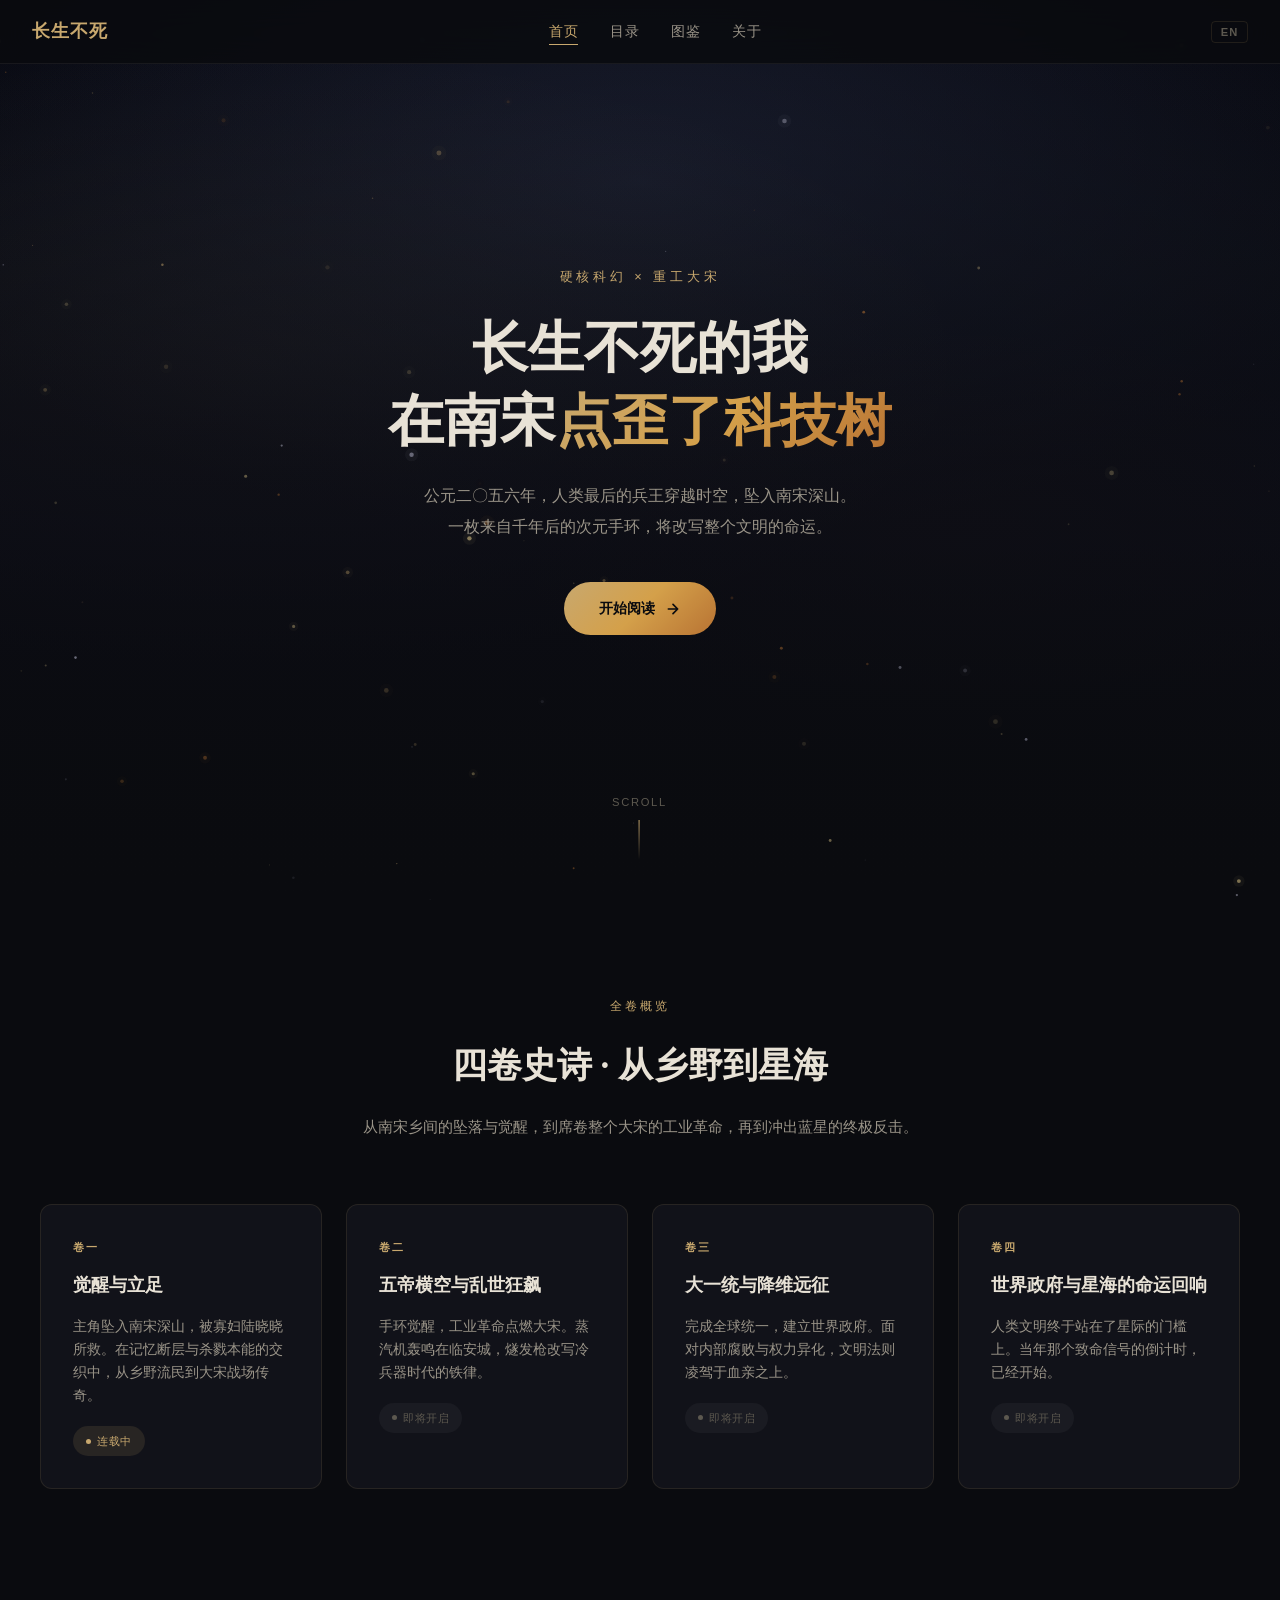
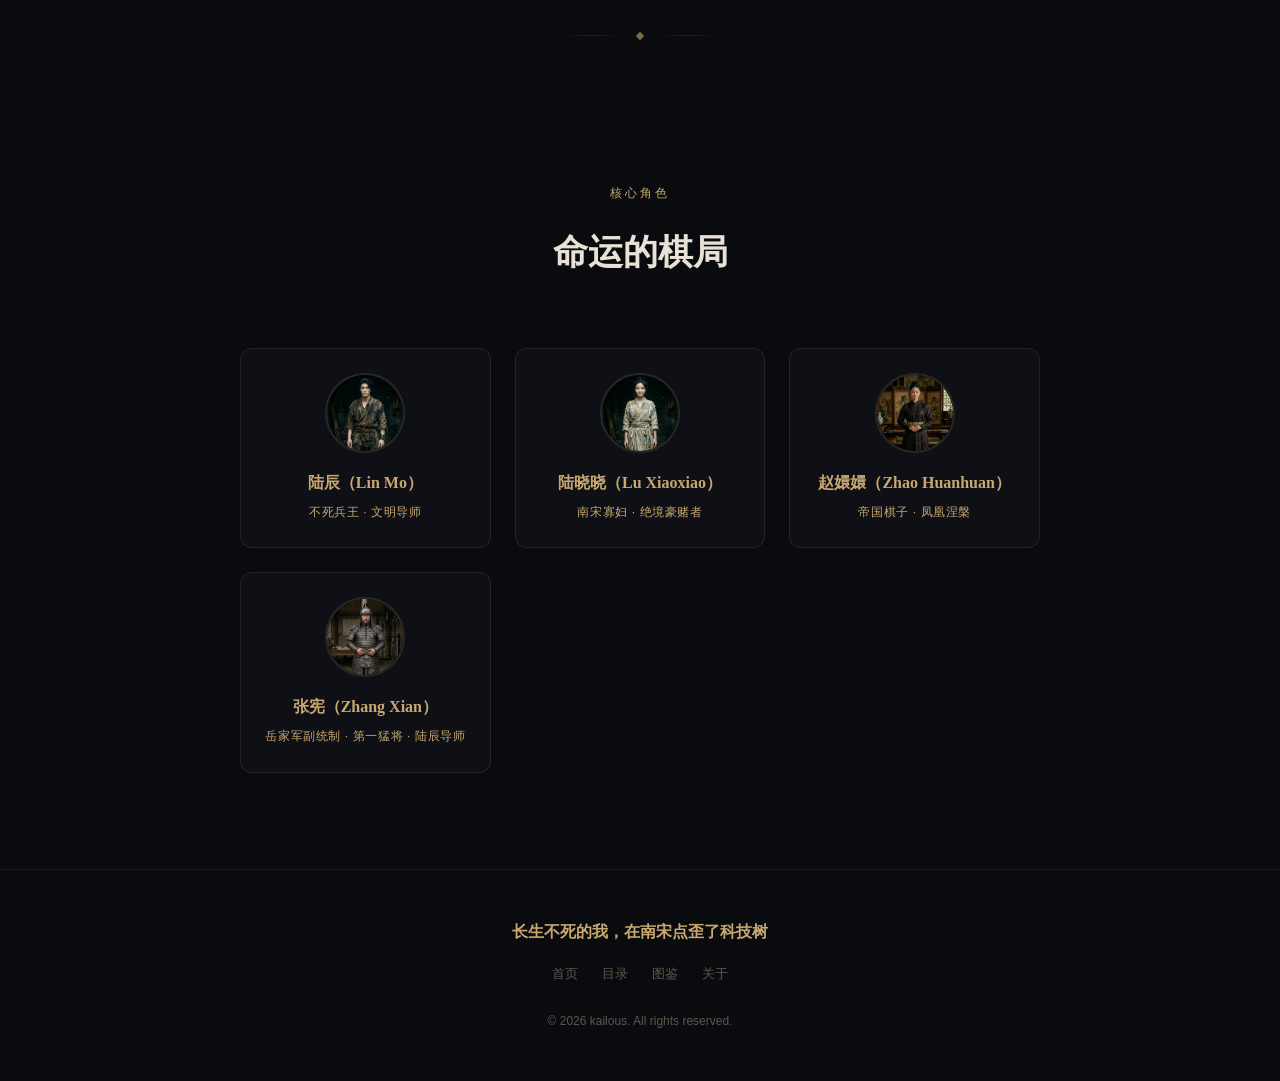
==== docs/index.html @ ac257739 "Add social share cover metadata" ====
<!DOCTYPE html>
<html lang="zh-CN">

<head>
  <meta charset="UTF-8">
  <meta name="viewport" content="width=device-width, initial-scale=1.0">
  <title>长生不死的我，在南宋点歪了科技树 — 官方小说站</title>
  <link rel="icon" href="icon.png">
  <link rel="apple-touch-icon" href="icons/apple-touch-icon.png">
  <link rel="manifest" href="site.webmanifest">
  <meta name="theme-color" content="#0a0b0f">
  <meta name="apple-mobile-web-app-title" content="长生不死">
  <meta name="apple-mobile-web-app-capable" content="yes">
  <meta name="apple-mobile-web-app-status-bar-style" content="black-translucent">
  <meta name="description" content="公元2056年，人类最后的兵王穿越时空，坠入南宋深山。一枚来自千年后的次元手环，将改写整个文明的命运。硬核科幻×重工大宋，在线阅读。">
  <meta name="keywords" content="小说,科幻,穿越,南宋,长生不死,在线阅读,硬核科幻">
  <meta name="author" content="kailous">
  <meta property="og:title" content="长生不死的我，在南宋点歪了科技树">
  <meta property="og:description" content="人类最后的兵王穿越时空，坠入南宋。硬核科幻×重工大宋。">
  <meta property="og:type" content="website">
  <meta property="og:image" content="https://kailous.github.io/immortal-song-novel/images/og-cover.jpg">
  <meta property="og:image:width" content="1200">
  <meta property="og:image:height" content="630">
  <meta property="og:url" content="https://kailous.github.io/immortal-song-novel/">
  <meta name="twitter:card" content="summary_large_image">
  <meta name="twitter:title" content="长生不死的我，在南宋点歪了科技树">
  <meta name="twitter:description" content="硬核科幻×重工大宋，在线阅读。">
  <meta name="twitter:image" content="https://kailous.github.io/immortal-song-novel/images/og-cover.jpg">
  <link rel="stylesheet" href="css/style.css">
</head>

<body>

  <!-- Navigation -->
  <nav class="site-nav" id="site-nav">
    <a href="index.html" class="nav-brand" data-i18n="nav.brand">长生不死</a>
    <ul class="nav-links" id="nav-links">
      <li><a href="index.html" data-i18n="nav.home">首页</a></li>
      <li><a href="catalog.html" data-i18n="nav.catalog">目录</a></li>
      <li><a href="characters.html" data-i18n="nav.characters">图鉴</a></li>
      <li><a href="about.html" data-i18n="nav.about">关于</a></li>
    </ul>
    <button class="lang-toggle" id="lang-toggle" title="Switch Language">EN</button>
    <button class="nav-toggle" id="nav-toggle" data-i18n-aria="nav.menu">
      <span></span><span></span><span></span>
    </button>
  </nav>

  <!-- Hero -->
  <section class="hero" id="hero">
    <div class="hero-bg"></div>
    <canvas id="particles-canvas"></canvas>

    <div class="hero-content">
      <p class="hero-subtitle-top" data-i18n="hero.label">硬核科幻 × 重工大宋</p>
      <h1 class="hero-title" data-i18n-html="hero.title">
        长生不死的我<br>在南宋<span class="highlight">点歪了科技树</span>
      </h1>
      <p class="hero-tagline" data-i18n-html="hero.tagline">
        公元二〇五六年，人类最后的兵王穿越时空，坠入南宋深山。<br>
        一枚来自千年后的次元手环，将改写整个文明的命运。
      </p>
      <a href="reader.html?ch=1" class="hero-cta" id="hero-cta">
        <span data-i18n="hero.cta">开始阅读</span>
        <svg viewBox="0 0 24 24" fill="none" stroke="currentColor" stroke-width="2.5" stroke-linecap="round" stroke-linejoin="round">
          <path d="M5 12h14M12 5l7 7-7 7" />
        </svg>
      </a>
    </div>

    <div class="hero-scroll-hint">
      <span>SCROLL</span>
      <div class="scroll-line"></div>
    </div>
  </section>

  <!-- Volume Overview -->
  <section class="section" id="volumes">
    <div class="section-header reveal">
      <p class="section-label" data-i18n="vol.section.label">全卷概览</p>
      <h2 class="section-title" data-i18n="vol.section.title">四卷史诗 · 从乡野到星海</h2>
      <p class="section-desc" data-i18n="vol.section.desc">从南宋乡间的坠落与觉醒，到席卷整个大宋的工业革命，再到冲出蓝星的终极反击。</p>
    </div>

    <div class="volumes-grid">
      <div class="volume-card reveal">
        <div class="volume-number" data-i18n="vol1.num">卷一</div>
        <h3 data-i18n="vol1.title">觉醒与立足</h3>
        <p data-i18n="vol1.desc">主角坠入南宋深山，被寡妇陆晓晓所救。在记忆断层与杀戮本能的交织中，从乡野流民到大宋战场传奇。</p>
        <div class="volume-status writing">
          <span class="dot"></span>
          <span data-i18n="vol1.status">连载中</span>
        </div>
      </div>

      <div class="volume-card reveal">
        <div class="volume-number" data-i18n="vol2.num">卷二</div>
        <h3 data-i18n="vol2.title">五帝横空与乱世狂飙</h3>
        <p data-i18n="vol2.desc">手环觉醒，工业革命点燃大宋。蒸汽机轰鸣在临安城，燧发枪改写冷兵器时代的铁律。</p>
        <div class="volume-status upcoming">
          <span class="dot"></span>
          <span data-i18n="vol2.status">即将开启</span>
        </div>
      </div>

      <div class="volume-card reveal">
        <div class="volume-number" data-i18n="vol3.num">卷三</div>
        <h3 data-i18n="vol3.title">大一统与降维远征</h3>
        <p data-i18n="vol3.desc">完成全球统一，建立世界政府。面对内部腐败与权力异化，文明法则凌驾于血亲之上。</p>
        <div class="volume-status upcoming">
          <span class="dot"></span>
          <span data-i18n="vol3.status">即将开启</span>
        </div>
      </div>

      <div class="volume-card reveal">
        <div class="volume-number" data-i18n="vol4.num">卷四</div>
        <h3 data-i18n="vol4.title">世界政府与星海的命运回响</h3>
        <p data-i18n="vol4.desc">人类文明终于站在了星际的门槛上。当年那个致命信号的倒计时，已经开始。</p>
        <div class="volume-status upcoming">
          <span class="dot"></span>
          <span data-i18n="vol4.status">即将开启</span>
        </div>
      </div>
    </div>
  </section>

  <div class="ornament-divider"><span class="diamond"></span></div>

  <!-- Character Preview -->
  <section class="section" id="characters-section">
    <div class="section-header reveal">
      <p class="section-label" data-i18n="chars.section.label">核心角色</p>
      <h2 class="section-title" data-i18n="chars.section.title">命运的棋局</h2>
    </div>

    <div class="characters-preview reveal">
      <a href="characters.html" class="char-preview-card">
        <img class="char-avatar" src="images/陆辰.webp" alt="陆辰">
        <h4>陆辰（Lin Mo）</h4>
        <p class="char-role" data-i18n="char.luchen.role">不死兵王 · 文明导师</p>
      </a>
      <a href="characters.html" class="char-preview-card">
        <img class="char-avatar" src="images/陆晓晓.webp" alt="陆晓晓">
        <h4>陆晓晓（Lu Xiaoxiao）</h4>
        <p class="char-role" data-i18n="char.xiaoxiao.role">南宋寡妇 · 绝境豪赌者</p>
      </a>
      <a href="characters.html" class="char-preview-card">
        <img class="char-avatar" src="images/赵嬛嬛.webp" alt="赵嬛嬛">
        <h4>赵嬛嬛（Zhao Huanhuan）</h4>
        <p class="char-role" data-i18n="char.zhaohuan.role">帝国棋子 · 凤凰涅槃</p>
      </a>
      <a href="characters.html" class="char-preview-card">
        <img class="char-avatar" src="images/张宪.webp" alt="张宪">
        <h4>张宪（Zhang Xian）</h4>
        <p class="char-role" data-i18n="char.zhangxian.role">岳家军副统制 · 第一猛将 · 陆辰导师</p>
      </a>
    </div>
  </section>

  <!-- Footer -->
  <footer class="site-footer">
    <p class="footer-brand" data-i18n="footer.brand">长生不死的我，在南宋点歪了科技树</p>
    <ul class="footer-links">
      <li><a href="index.html" data-i18n="nav.home">首页</a></li>
      <li><a href="catalog.html" data-i18n="nav.catalog">目录</a></li>
      <li><a href="characters.html" data-i18n="nav.characters">图鉴</a></li>
      <li><a href="about.html" data-i18n="nav.about">关于</a></li>
    </ul>
    <p class="footer-copy" data-i18n="footer.copy">© 2026 kailous. All rights reserved.</p>
  </footer>

  <script src="js/i18n.js"></script>
  <script src="js/particles.js"></script>
  <script src="js/main.js"></script>
</body>

</html>
---- docs/css/style.css ----
/* ============================================================
   长生不死的我，在南宋点歪了科技树 — 官方站点样式
   Design: "重工大宋 × 星海赛博" Dark Theme
   ============================================================ */

/* --- Local font stack; avoids runtime third-party font requests. --- */

/* --- Design Tokens --- */
:root {
  /* Colors */
  --bg-primary: #0a0b0f;
  --bg-secondary: #111318;
  --bg-card: rgba(20, 22, 30, 0.7);
  --bg-glass: rgba(20, 22, 30, 0.55);
  --border-glass: rgba(200, 170, 110, 0.12);
  --border-subtle: rgba(255, 255, 255, 0.06);

  --text-primary: #e8e2d6;
  --text-secondary: #9a9488;
  --text-muted: #5c584f;

  --accent-gold: #c8a86e;
  --accent-gold-light: #e0c98a;
  --accent-gold-dim: rgba(200, 168, 110, 0.15);
  --accent-amber: #d4a04a;
  --accent-copper: #b87333;
  --accent-red: #8b3a3a;
  --accent-cyan: #4a8b8b;

  --gradient-gold: linear-gradient(135deg, #c8a86e 0%, #d4a04a 50%, #b87333 100%);
  --gradient-dark: linear-gradient(180deg, #0a0b0f 0%, #111318 100%);
  --gradient-hero: linear-gradient(180deg, rgba(10,11,15,0) 0%, rgba(10,11,15,0.6) 50%, #0a0b0f 100%);

  /* Typography */
  --font-serif: 'Songti SC', 'STSong', 'SimSun', 'Noto Serif SC', serif;
  --font-sans: -apple-system, BlinkMacSystemFont, 'PingFang SC', 'Microsoft YaHei', 'Inter', sans-serif;

  /* Spacing */
  --nav-height: 64px;
  --content-max-width: 1200px;
  --reader-max-width: 720px;

  /* Transitions */
  --ease-out: cubic-bezier(0.16, 1, 0.3, 1);
  --transition-fast: 0.2s var(--ease-out);
  --transition-medium: 0.4s var(--ease-out);
  --transition-slow: 0.8s var(--ease-out);
}

/* --- Reset & Base --- */
*,
*::before,
*::after {
  margin: 0;
  padding: 0;
  box-sizing: border-box;
}

html {
  font-size: 16px;
  scroll-behavior: smooth;
  -webkit-font-smoothing: antialiased;
  -moz-osx-font-smoothing: grayscale;
}

body {
  font-family: var(--font-serif);
  background-color: var(--bg-primary);
  color: var(--text-primary);
  line-height: 1.8;
  min-height: 100vh;
  overflow-x: hidden;
}

a {
  color: var(--accent-gold);
  text-decoration: none;
  transition: color var(--transition-fast);
}
a:hover {
  color: var(--accent-gold-light);
}

img {
  max-width: 100%;
  display: block;
}

/* --- Scrollbar --- */
::-webkit-scrollbar {
  width: 6px;
}
::-webkit-scrollbar-track {
  background: var(--bg-primary);
}
::-webkit-scrollbar-thumb {
  background: rgba(200, 168, 110, 0.3);
  border-radius: 3px;
}
::-webkit-scrollbar-thumb:hover {
  background: rgba(200, 168, 110, 0.5);
}

/* --- Navigation --- */
.site-nav {
  position: fixed;
  top: 0;
  left: 0;
  right: 0;
  height: var(--nav-height);
  z-index: 1000;
  display: flex;
  align-items: center;
  justify-content: space-between;
  padding: 0 2rem;
  background: rgba(10, 11, 15, 0.85);
  backdrop-filter: blur(20px);
  -webkit-backdrop-filter: blur(20px);
  border-bottom: 1px solid var(--border-subtle);
  transition: background var(--transition-medium);
}

.site-nav.scrolled {
  background: rgba(10, 11, 15, 0.95);
  border-bottom-color: var(--border-glass);
}

.nav-brand {
  font-family: var(--font-serif);
  font-size: 1.1rem;
  font-weight: 700;
  color: var(--accent-gold);
  letter-spacing: 0.05em;
  white-space: nowrap;
}

.nav-links {
  display: flex;
  gap: 2rem;
  list-style: none;
}

.nav-links a {
  font-family: var(--font-sans);
  font-size: 0.85rem;
  font-weight: 500;
  color: var(--text-secondary);
  letter-spacing: 0.04em;
  position: relative;
  padding: 0.25rem 0;
}

.nav-links a::after {
  content: '';
  position: absolute;
  bottom: -2px;
  left: 0;
  width: 0;
  height: 1px;
  background: var(--accent-gold);
  transition: width var(--transition-medium);
}

.nav-links a:hover,
.nav-links a.active {
  color: var(--accent-gold);
}

.nav-links a:hover::after,
.nav-links a.active::after {
  width: 100%;
}

/* Language toggle */
.lang-toggle {
  background: none;
  border: 1px solid var(--border-glass);
  border-radius: 4px;
  color: var(--text-muted);
  font-family: var(--font-sans);
  font-size: 0.7rem;
  font-weight: 600;
  letter-spacing: 0.08em;
  padding: 0.25rem 0.55rem;
  cursor: pointer;
  transition: color 0.2s, border-color 0.2s;
  margin-left: 0.5rem;
  flex-shrink: 0;
}
.lang-toggle:hover {
  color: var(--accent-gold);
  border-color: rgba(200, 168, 110, 0.4);
}

/* Mobile menu toggle */
.nav-toggle {
  display: none;
  background: none;
  border: none;
  cursor: pointer;
  padding: 0.5rem;
}

.nav-toggle span {
  display: block;
  width: 22px;
  height: 2px;
  background: var(--text-primary);
  margin: 5px 0;
  transition: var(--transition-fast);
  border-radius: 1px;
}

/* --- Hero Section --- */
.hero {
  position: relative;
  width: 100%;
  min-height: 100vh;
  display: flex;
  flex-direction: column;
  align-items: center;
  justify-content: center;
  overflow: hidden;
}

.hero-bg {
  position: absolute;
  inset: 0;
  z-index: 0;
  background:
    radial-gradient(ellipse 80% 50% at 20% 40%, rgba(200, 168, 110, 0.06) 0%, transparent 70%),
    radial-gradient(ellipse 60% 40% at 75% 60%, rgba(184, 115, 51, 0.04) 0%, transparent 60%),
    radial-gradient(ellipse 120% 80% at 50% 20%, rgba(30, 35, 55, 0.8) 0%, transparent 50%),
    linear-gradient(180deg, #070810 0%, #0d0f18 30%, #0f1020 60%, #0a0b0f 100%);
}

.hero-bg img {
  width: 100%;
  height: 100%;
  object-fit: cover;
  object-position: center 30%;
  opacity: 0.5;
}

.hero-bg::after {
  content: '';
  position: absolute;
  inset: 0;
  background: var(--gradient-hero);
}

#particles-canvas {
  position: absolute;
  inset: 0;
  z-index: 1;
  pointer-events: none;
}

.hero-content {
  position: relative;
  z-index: 2;
  text-align: center;
  padding: 2rem;
  max-width: 800px;
}

.hero-subtitle-top {
  font-family: var(--font-sans);
  font-size: 0.8rem;
  font-weight: 500;
  letter-spacing: 0.3em;
  text-transform: uppercase;
  color: var(--accent-gold);
  opacity: 0;
  transform: translateY(20px);
  animation: fadeInUp 1s var(--ease-out) 0.3s forwards;
  margin-bottom: 1.5rem;
}

.hero-title {
  font-family: var(--font-serif);
  font-size: clamp(2rem, 5vw, 3.5rem);
  font-weight: 900;
  line-height: 1.3;
  color: var(--text-primary);
  opacity: 0;
  transform: translateY(30px);
  animation: fadeInUp 1s var(--ease-out) 0.6s forwards;
  margin-bottom: 0.5rem;
}

.hero-title .highlight {
  background: var(--gradient-gold);
  -webkit-background-clip: text;
  -webkit-text-fill-color: transparent;
  background-clip: text;
}

.hero-tagline {
  font-family: var(--font-serif);
  font-size: 1rem;
  color: var(--text-secondary);
  line-height: 1.9;
  max-width: 600px;
  margin: 1.5rem auto 2.5rem;
  opacity: 0;
  transform: translateY(20px);
  animation: fadeInUp 1s var(--ease-out) 0.9s forwards;
}

.hero-cta {
  display: inline-flex;
  align-items: center;
  gap: 0.6rem;
  font-family: var(--font-sans);
  font-size: 0.9rem;
  font-weight: 600;
  color: var(--bg-primary);
  background: var(--gradient-gold);
  padding: 0.85rem 2.2rem;
  border-radius: 50px;
  border: none;
  cursor: pointer;
  opacity: 0;
  transform: translateY(20px);
  animation: fadeInUp 1s var(--ease-out) 1.2s forwards;
  transition: transform var(--transition-fast), box-shadow var(--transition-fast);
  text-decoration: none;
}

.hero-cta:hover {
  transform: translateY(-2px) scale(1.03);
  box-shadow: 0 8px 30px rgba(200, 168, 110, 0.3);
  color: var(--bg-primary);
}

.hero-cta svg {
  width: 16px;
  height: 16px;
  transition: transform var(--transition-fast);
}

.hero-cta:hover svg {
  transform: translateX(3px);
}

.hero-scroll-hint {
  position: absolute;
  bottom: 2.5rem;
  left: 50%;
  transform: translateX(-50%);
  z-index: 2;
  display: flex;
  flex-direction: column;
  align-items: center;
  gap: 0.5rem;
  opacity: 0;
  animation: fadeIn 1s var(--ease-out) 2s forwards;
}

.hero-scroll-hint span {
  font-family: var(--font-sans);
  font-size: 0.7rem;
  letter-spacing: 0.15em;
  color: var(--text-muted);
}

.scroll-line {
  width: 1px;
  height: 40px;
  background: linear-gradient(180deg, var(--accent-gold) 0%, transparent 100%);
  animation: scrollPulse 2s ease-in-out infinite;
}

/* --- Section Commons --- */
.section {
  padding: 6rem 2rem;
}

.section-header {
  text-align: center;
  margin-bottom: 4rem;
}

.section-label {
  font-family: var(--font-sans);
  font-size: 0.75rem;
  font-weight: 500;
  letter-spacing: 0.25em;
  text-transform: uppercase;
  color: var(--accent-gold);
  margin-bottom: 1rem;
}

.section-title {
  font-family: var(--font-serif);
  font-size: clamp(1.5rem, 3vw, 2.2rem);
  font-weight: 700;
  color: var(--text-primary);
  margin-bottom: 1rem;
}

.section-desc {
  font-size: 0.95rem;
  color: var(--text-secondary);
  max-width: 600px;
  margin: 0 auto;
  line-height: 1.8;
}

/* --- Ornamental Divider --- */
.ornament-divider {
  display: flex;
  align-items: center;
  justify-content: center;
  gap: 1rem;
  margin: 3rem 0;
}

.ornament-divider::before,
.ornament-divider::after {
  content: '';
  width: 60px;
  height: 1px;
  background: linear-gradient(90deg, transparent, var(--accent-gold-dim), transparent);
}

.ornament-divider .diamond {
  width: 6px;
  height: 6px;
  background: var(--accent-gold);
  transform: rotate(45deg);
  opacity: 0.6;
}

/* --- Volume Cards --- */
.volumes-grid {
  display: grid;
  grid-template-columns: repeat(auto-fit, minmax(260px, 1fr));
  gap: 1.5rem;
  max-width: var(--content-max-width);
  margin: 0 auto;
}

.volume-card {
  background: var(--bg-card);
  border: 1px solid var(--border-glass);
  border-radius: 12px;
  padding: 2rem;
  position: relative;
  overflow: hidden;
  transition: transform var(--transition-medium), border-color var(--transition-medium);
}

.volume-card:hover {
  transform: translateY(-4px);
  border-color: rgba(200, 170, 110, 0.25);
}

.volume-card::before {
  content: '';
  position: absolute;
  top: 0;
  left: 0;
  right: 0;
  height: 2px;
  background: var(--gradient-gold);
  opacity: 0;
  transition: opacity var(--transition-medium);
}

.volume-card:hover::before {
  opacity: 1;
}

.volume-number {
  font-family: var(--font-sans);
  font-size: 0.7rem;
  font-weight: 600;
  letter-spacing: 0.2em;
  color: var(--accent-gold);
  text-transform: uppercase;
  margin-bottom: 0.75rem;
}

.volume-card h3 {
  font-size: 1.15rem;
  font-weight: 700;
  margin-bottom: 0.75rem;
  color: var(--text-primary);
}

.volume-card p {
  font-size: 0.85rem;
  color: var(--text-secondary);
  line-height: 1.7;
}

.volume-status {
  display: inline-flex;
  align-items: center;
  gap: 0.4rem;
  font-family: var(--font-sans);
  font-size: 0.7rem;
  font-weight: 500;
  margin-top: 1.2rem;
  padding: 0.3rem 0.8rem;
  border-radius: 20px;
  letter-spacing: 0.05em;
}

.volume-status.writing {
  background: rgba(200, 168, 110, 0.12);
  color: var(--accent-gold);
}

.volume-status.upcoming {
  background: rgba(255, 255, 255, 0.04);
  color: var(--text-muted);
}

.volume-status .dot {
  width: 5px;
  height: 5px;
  border-radius: 50%;
}

.volume-status.writing .dot {
  background: var(--accent-gold);
  animation: pulse 2s ease-in-out infinite;
}

.volume-status.upcoming .dot {
  background: var(--text-muted);
}

/* --- Character Preview Cards --- */
.characters-preview {
  display: grid;
  grid-template-columns: repeat(auto-fit, minmax(200px, 1fr));
  gap: 1.5rem;
  max-width: 800px;
  margin: 0 auto;
}

.char-preview-card {
  background: var(--bg-glass);
  backdrop-filter: blur(10px);
  -webkit-backdrop-filter: blur(10px);
  border: 1px solid var(--border-glass);
  border-radius: 12px;
  padding: 1.5rem;
  text-align: center;
  transition: transform var(--transition-medium), border-color var(--transition-medium);
}

.char-preview-card:hover {
  transform: translateY(-4px);
  border-color: rgba(200, 170, 110, 0.3);
}

.char-avatar {
  width: 80px;
  height: 80px;
  border-radius: 50%;
  object-fit: cover;
  object-position: top center;
  margin: 0 auto 1rem;
  border: 2px solid var(--accent-gold-dim);
}

.char-preview-card h4 {
  font-size: 1rem;
  font-weight: 700;
  margin-bottom: 0.25rem;
}

.char-preview-card .char-role {
  font-family: var(--font-sans);
  font-size: 0.75rem;
  color: var(--accent-gold);
  letter-spacing: 0.05em;
}

/* --- Footer --- */
.site-footer {
  border-top: 1px solid var(--border-subtle);
  padding: 3rem 2rem;
  text-align: center;
}

.footer-brand {
  font-family: var(--font-serif);
  font-size: 1rem;
  font-weight: 700;
  color: var(--accent-gold);
  margin-bottom: 0.75rem;
}

.footer-links {
  display: flex;
  justify-content: center;
  gap: 1.5rem;
  list-style: none;
  margin-bottom: 1.5rem;
}

.footer-links a {
  font-family: var(--font-sans);
  font-size: 0.8rem;
  color: var(--text-muted);
}

.footer-links a:hover {
  color: var(--accent-gold);
}

.footer-copy {
  font-family: var(--font-sans);
  font-size: 0.75rem;
  color: var(--text-muted);
}

/* ============================================================
   CATALOG PAGE
   ============================================================ */
.page-header {
  padding-top: calc(var(--nav-height) + 4rem);
  padding-bottom: 3rem;
  text-align: center;
}

.page-header h1 {
  font-size: clamp(1.8rem, 4vw, 2.5rem);
  font-weight: 900;
  margin-bottom: 0.75rem;
}

.page-header p {
  font-size: 0.95rem;
  color: var(--text-secondary);
  max-width: 500px;
  margin: 0 auto;
}

/* Catalog Volume Sections */
.catalog-volume {
  max-width: 800px;
  margin: 0 auto 3rem;
  padding: 0 2rem;
}

.catalog-volume-header {
  display: flex;
  align-items: center;
  gap: 1rem;
  margin-bottom: 1.5rem;
  padding-bottom: 1rem;
  border-bottom: 1px solid var(--border-subtle);
}

.catalog-volume-number {
  font-family: var(--font-sans);
  font-size: 0.7rem;
  font-weight: 600;
  letter-spacing: 0.15em;
  color: var(--accent-gold);
  background: var(--accent-gold-dim);
  padding: 0.3rem 0.75rem;
  border-radius: 4px;
  white-space: nowrap;
}

.catalog-volume-header h2 {
  font-size: 1.3rem;
  font-weight: 700;
}

.chapter-list {
  list-style: none;
}

.chapter-item {
  border-bottom: 1px solid var(--border-subtle);
}

.chapter-item a,
.chapter-item .chapter-locked {
  display: flex;
  align-items: center;
  justify-content: space-between;
  padding: 1rem 1.25rem;
  border-radius: 8px;
  transition: background var(--transition-fast);
}

.chapter-item a:hover {
  background: var(--accent-gold-dim);
}

.chapter-item .chapter-locked {
  cursor: default;
  opacity: 0.4;
}

.chapter-meta {
  display: flex;
  align-items: center;
  gap: 0.75rem;
}

.chapter-num {
  font-family: var(--font-sans);
  font-size: 0.75rem;
  font-weight: 600;
  color: var(--accent-gold);
  min-width: 2rem;
}

.chapter-title-text {
  font-size: 1rem;
  font-weight: 600;
}

.chapter-item .chapter-locked .chapter-title-text {
  color: var(--text-muted);
}

.chapter-status-badge {
  font-family: var(--font-sans);
  font-size: 0.65rem;
  font-weight: 500;
  letter-spacing: 0.05em;
  padding: 0.2rem 0.6rem;
  border-radius: 20px;
}

.chapter-status-badge.available {
  background: rgba(200, 168, 110, 0.15);
  color: var(--accent-gold);
}

.chapter-status-badge.locked {
  background: rgba(255, 255, 255, 0.04);
  color: var(--text-muted);
}

/* ============================================================
   READER PAGE
   ============================================================ */
.reader-progress {
  position: fixed;
  top: 0;
  left: 0;
  width: 0%;
  height: 3px;
  background: var(--gradient-gold);
  z-index: 1001;
  transition: width 0.1s linear;
}

.reader-container {
  max-width: var(--reader-max-width);
  margin: 0 auto;
  padding: calc(var(--nav-height) + 3rem) 2rem 4rem;
}

.reader-chapter-header {
  text-align: center;
  margin-bottom: 3rem;
  padding-bottom: 2rem;
  border-bottom: 1px solid var(--border-subtle);
}

.reader-chapter-header h1 {
  font-size: clamp(1.5rem, 4vw, 2.2rem);
  font-weight: 900;
  margin-bottom: 0.5rem;
}

.reader-chapter-header .chapter-meta-info {
  font-family: var(--font-sans);
  font-size: 0.8rem;
  color: var(--text-muted);
}

/* Reader Content Styling */
.reader-content {
  font-size: 1.05rem;
  line-height: 2;
  color: var(--text-primary);
}

.reader-content h2 {
  font-size: 1.15rem;
  font-weight: 700;
  color: var(--accent-gold);
  text-align: center;
  margin: 3rem 0 2rem;
}

.reader-content p {
  margin-bottom: 1.2rem;
  text-indent: 2em;
}

.reader-content p:empty {
  display: none;
}

.reader-content .section-break {
  display: flex;
  align-items: center;
  justify-content: center;
  gap: 1rem;
  margin: 2.5rem 0;
  text-indent: 0;
}

.reader-content .section-break::before,
.reader-content .section-break::after {
  content: '';
  width: 40px;
  height: 1px;
  background: linear-gradient(90deg, transparent, var(--accent-gold-dim), transparent);
}

.reader-content .section-break .diamond {
  width: 5px;
  height: 5px;
  background: var(--accent-gold);
  transform: rotate(45deg);
  opacity: 0.4;
}

.reader-content strong {
  color: var(--accent-gold-light);
  font-weight: 700;
}

/* Reader Navigation */
.reader-nav {
  display: flex;
  justify-content: space-between;
  align-items: center;
  margin-top: 4rem;
  padding-top: 2rem;
  border-top: 1px solid var(--border-subtle);
  gap: 1rem;
}

.reader-nav a,
.reader-nav span {
  font-family: var(--font-sans);
  font-size: 0.85rem;
  font-weight: 500;
  padding: 0.7rem 1.5rem;
  border-radius: 8px;
  border: 1px solid var(--border-glass);
  transition: all var(--transition-fast);
}

.reader-nav a:hover {
  background: var(--accent-gold-dim);
  border-color: var(--accent-gold);
  color: var(--accent-gold);
}

.reader-nav span.disabled {
  opacity: 0.3;
  cursor: default;
}

/* ============================================================
   READER COMMENTS
   ============================================================ */
.reader-comments {
  max-width: var(--reader-max-width);
  margin: 0 auto;
  padding: 2.5rem 2rem 6rem;
}

.reader-comments-header {
  display: flex;
  align-items: center;
  justify-content: center;
  gap: 1rem;
  margin-bottom: 2.5rem;
}

.reader-comments-header h3 {
  font-family: var(--font-sans);
  font-size: 0.72rem;
  font-weight: 600;
  letter-spacing: 0.3em;
  text-transform: uppercase;
  color: var(--text-muted);
}

.reader-comments-gem {
  font-size: 0.45rem;
  color: var(--accent-gold);
  opacity: 0.4;
}

/* 留言列表 */
.comments-list {
  margin-bottom: 2.5rem;
}

.comments-empty {
  text-align: center;
  color: var(--text-muted);
  font-family: var(--font-sans);
  font-size: 0.85rem;
  padding: 2rem 1rem;
  letter-spacing: 0.04em;
}

.comment-item {
  padding: 1.25rem 0;
  border-bottom: 1px solid var(--border-subtle);
}

.comment-item:first-child {
  border-top: 1px solid var(--border-subtle);
}

.comment-replies {
  margin-left: 1.25rem;
  border-left: 2px solid var(--border-glass);
  padding-left: 1rem;
  margin-top: 0.5rem;
}

.comment-reply {
  padding: 0.75rem 0;
  border-bottom: none;
}

.comment-reply-mark {
  font-size: 0.75rem;
  color: var(--accent-gold);
  opacity: 0.6;
  margin-right: 0.4rem;
}

.comment-meta {
  display: flex;
  align-items: baseline;
  gap: 0.8rem;
  margin-bottom: 0.55rem;
}

.comment-author {
  font-family: var(--font-sans);
  font-size: 0.8rem;
  font-weight: 600;
  color: var(--accent-gold);
  letter-spacing: 0.02em;
}

.comment-date {
  font-family: var(--font-sans);
  font-size: 0.72rem;
  color: var(--text-muted);
  letter-spacing: 0.04em;
}

.comment-body {
  font-family: var(--font-serif);
  font-size: 0.95rem;
  line-height: 1.8;
  color: var(--text-secondary);
  white-space: pre-wrap;
}

/* 留言表单 */
.comment-form {
  display: flex;
  flex-direction: column;
  gap: 0.75rem;
}

.comment-form-row {
  display: grid;
  grid-template-columns: 1fr 1fr;
  gap: 0.75rem;
}

@media (max-width: 560px) {
  .comment-form-row { grid-template-columns: 1fr; }
}

.comment-input,
.comment-textarea {
  width: 100%;
  box-sizing: border-box;
  background: var(--bg-secondary);
  border: 1px solid var(--border-glass);
  border-radius: 8px;
  padding: 0.65rem 0.9rem;
  font-family: var(--font-sans);
  font-size: 0.85rem;
  color: var(--text-primary);
  outline: none;
  transition: border-color 0.2s;
}

.comment-input::placeholder,
.comment-textarea::placeholder {
  color: var(--text-muted);
}

.comment-input:focus,
.comment-textarea:focus {
  border-color: rgba(200, 168, 110, 0.45);
}

.comment-textarea {
  resize: vertical;
  min-height: 100px;
  line-height: 1.65;
}

.comment-form-footer {
  display: flex;
  align-items: center;
  justify-content: space-between;
  gap: 1rem;
}

.comment-hint {
  font-family: var(--font-sans);
  font-size: 0.75rem;
  color: var(--text-muted);
  letter-spacing: 0.03em;
}

.comment-submit {
  padding: 0.55rem 1.4rem;
  background: var(--accent-gold-dim);
  border: 1px solid rgba(200, 168, 110, 0.3);
  border-radius: 6px;
  font-family: var(--font-sans);
  font-size: 0.82rem;
  font-weight: 500;
  color: var(--accent-gold);
  cursor: pointer;
  letter-spacing: 0.05em;
  transition: background 0.2s, border-color 0.2s;
  white-space: nowrap;
}

.comment-submit:hover:not(:disabled) {
  background: rgba(200, 168, 110, 0.25);
  border-color: rgba(200, 168, 110, 0.5);
}

.comment-submit:disabled {
  opacity: 0.5;
  cursor: not-allowed;
}

.comment-status {
  font-family: var(--font-sans);
  font-size: 0.8rem;
  min-height: 1.2em;
  color: var(--text-muted);
  letter-spacing: 0.02em;
}

.comment-status.success { color: #6dab7a; }
.comment-status.error   { color: #c0605a; }

/* ============================================================
   CHARACTERS PAGE
   ============================================================ */
.characters-grid {
  display: grid;
  grid-template-columns: repeat(auto-fit, minmax(320px, 1fr));
  gap: 2rem;
  max-width: var(--content-max-width);
  margin: 0 auto;
  padding: 0 2rem;
}

.character-card {
  background: var(--bg-card);
  border: 1px solid var(--border-glass);
  border-radius: 16px;
  overflow: hidden;
  transition: transform var(--transition-medium), border-color var(--transition-medium), box-shadow var(--transition-medium);
  box-shadow: 0 4px 20px rgba(0, 0, 0, 0.4);
  position: relative;
}

.character-card::before {
  content: '';
  position: absolute;
  inset: 0;
  border: 1px solid transparent;
  border-radius: 16px;
  background: linear-gradient(135deg, rgba(200, 168, 110, 0.3) 0%, transparent 50%, rgba(200, 168, 110, 0.1) 100%) border-box;
  -webkit-mask: linear-gradient(#fff 0 0) padding-box, linear-gradient(#fff 0 0);
  -webkit-mask-composite: xor;
  mask: linear-gradient(#fff 0 0) padding-box, linear-gradient(#fff 0 0);
  mask-composite: exclude;
  pointer-events: none;
  z-index: 2;
  opacity: 0.5;
  transition: opacity var(--transition-medium);
}

.character-card:hover {
  transform: translateY(-8px) scale(1.02);
  border-color: rgba(200, 170, 110, 0.45);
  box-shadow: 0 12px 40px rgba(200, 168, 110, 0.15);
}

.character-card:hover::before {
  opacity: 1;
}

.character-card-image {
  width: 100%;
  height: 360px;
  overflow: hidden;
  position: relative;
}

.character-card-image img {
  width: 100%;
  height: 100%;
  object-fit: cover;
  object-position: top center;
  transition: transform var(--transition-slow);
}

.character-card:hover .character-card-image img {
  transform: scale(1.05);
}

.character-card-image::after {
  content: '';
  position: absolute;
  bottom: 0;
  left: 0;
  right: 0;
  height: 120px;
  background: linear-gradient(transparent, var(--bg-card));
}

.character-card-body {
  padding: 1.5rem 2rem 2rem;
}

.character-card-body .char-name {
  font-size: 1.4rem;
  font-weight: 900;
  margin-bottom: 0.25rem;
}

.character-card-body .char-alias {
  font-family: var(--font-sans);
  font-size: 0.8rem;
  color: var(--accent-gold);
  letter-spacing: 0.05em;
  margin-bottom: 1rem;
}

.character-card-body .char-desc {
  font-size: 0.9rem;
  color: var(--text-secondary);
  line-height: 1.8;
}

/* Faction card (种族/势力) */
.faction-card {
  display: flex;
  flex-direction: row;
  max-width: 860px;
  margin: 2rem auto 0;
  background: var(--bg-card);
  backdrop-filter: blur(10px);
  -webkit-backdrop-filter: blur(10px);
  border: 1px solid var(--border-glass);
  border-radius: 16px;
  overflow: hidden;
  text-decoration: none;
  color: inherit;
  transition: transform var(--transition-medium), border-color var(--transition-medium), box-shadow var(--transition-medium);
  box-shadow: 0 4px 30px rgba(0, 0, 0, 0.4);
}

.faction-card:hover {
  transform: translateY(-6px);
  border-color: rgba(200, 170, 110, 0.5);
  box-shadow: 0 12px 48px rgba(200, 168, 110, 0.15);
}

.faction-card-image {
  width: 340px;
  flex-shrink: 0;
  overflow: hidden;
}

.faction-card-image img {
  width: 100%;
  height: 100%;
  object-fit: cover;
  object-position: center top;
  transition: transform 0.5s ease;
}

.faction-card:hover .faction-card-image img {
  transform: scale(1.04);
}

.faction-card-body {
  padding: 2.5rem 2rem;
  display: flex;
  flex-direction: column;
  justify-content: center;
}

.faction-label {
  font-family: var(--font-sans);
  font-size: 0.65rem;
  letter-spacing: 0.15em;
  color: var(--accent-gold);
  opacity: 0.7;
  margin-bottom: 0.4rem;
}

.faction-name {
  font-size: 1.6rem;
  font-weight: 700;
  color: var(--text-primary);
  margin-bottom: 0.3rem;
  letter-spacing: 0.05em;
}

.faction-alias {
  font-family: var(--font-sans);
  font-size: 0.78rem;
  color: var(--accent-gold);
  letter-spacing: 0.04em;
  margin-bottom: 1rem;
  opacity: 0.85;
}

.faction-desc {
  font-size: 0.88rem;
  color: var(--text-secondary);
  line-height: 1.8;
}

@media (max-width: 700px) {
  .faction-card {
    flex-direction: column;
  }
  .faction-card-image {
    width: 100%;
    height: 220px;
  }
}

/* Item card (次元手环) */
.item-card {
  max-width: 600px;
  margin: 3rem auto 0;
  background: var(--bg-card);
  backdrop-filter: blur(10px);
  -webkit-backdrop-filter: blur(10px);
  border: 1px solid var(--border-glass);
  border-radius: 16px;
  overflow: hidden;
  display: flex;
  align-items: center;
  gap: 2rem;
  padding: 2.5rem;
  transition: transform var(--transition-medium), border-color var(--transition-medium), box-shadow var(--transition-medium);
  box-shadow: 0 4px 30px rgba(0, 0, 0, 0.3);
}

.item-card:hover {
  transform: translateY(-6px);
  border-color: rgba(200, 170, 110, 0.4);
  box-shadow: 0 10px 40px rgba(200, 168, 110, 0.1);
}

.item-card-image {
  width: 140px;
  height: 140px;
  flex-shrink: 0;
  border-radius: 12px;
  overflow: hidden;
}

.item-card-image img {
  width: 100%;
  height: 100%;
  object-fit: cover;
}

.item-card-body h3 {
  font-size: 1.2rem;
  font-weight: 700;
  margin-bottom: 0.25rem;
}

.item-card-body .item-type {
  font-family: var(--font-sans);
  font-size: 0.75rem;
  color: var(--accent-gold);
  letter-spacing: 0.05em;
  margin-bottom: 0.75rem;
}

.item-card-body p {
  font-size: 0.85rem;
  color: var(--text-secondary);
  line-height: 1.7;
}

/* ============================================================
   ABOUT PAGE
   ============================================================ */
.about-content {
  max-width: 750px;
  margin: 0 auto;
  padding: 0 2rem;
}

.about-content h2 {
  font-size: 1.4rem;
  font-weight: 700;
  margin-bottom: 1rem;
  color: var(--text-primary);
}

.about-content p {
  font-size: 0.95rem;
  color: var(--text-secondary);
  line-height: 1.9;
  margin-bottom: 1.2rem;
}

.about-content .iron-rules {
  background: var(--bg-card);
  border: 1px solid var(--border-glass);
  border-radius: 12px;
  padding: 2rem;
  margin: 2rem 0;
}

.about-content .iron-rules h3 {
  font-size: 1.1rem;
  font-weight: 700;
  color: var(--accent-gold);
  margin-bottom: 1rem;
}

.about-content .iron-rules ul {
  list-style: none;
  padding: 0;
}

.about-content .iron-rules li {
  font-size: 0.9rem;
  color: var(--text-secondary);
  line-height: 1.8;
  padding: 0.5rem 0;
  padding-left: 1.5rem;
  position: relative;
  border-bottom: 1px solid var(--border-subtle);
}

.about-content .iron-rules li:last-child {
  border-bottom: none;
}

.about-content .iron-rules li::before {
  content: '◆';
  position: absolute;
  left: 0;
  color: var(--accent-gold);
  font-size: 0.5rem;
  top: 0.85rem;
}

.about-author {
  display: flex;
  align-items: center;
  gap: 1.5rem;
  background: var(--bg-card);
  border: 1px solid var(--border-glass);
  border-radius: 12px;
  padding: 2rem;
  margin-top: 2rem;
}

.about-author-avatar {
  width: 80px;
  height: 80px;
  border-radius: 50%;
  background: var(--accent-gold-dim);
  display: flex;
  align-items: center;
  justify-content: center;
  font-size: 2rem;
  flex-shrink: 0;
}

.about-author-info h3 {
  font-size: 1.1rem;
  font-weight: 700;
  margin-bottom: 0.25rem;
}

.about-author-info p {
  font-size: 0.85rem;
  color: var(--text-secondary);
  margin-bottom: 0;
}

/* ============================================================
   ANIMATIONS
   ============================================================ */
@keyframes fadeInUp {
  from { opacity: 0; transform: translateY(30px); }
  to { opacity: 1; transform: translateY(0); }
}

@keyframes fadeIn {
  from { opacity: 0; }
  to { opacity: 1; }
}

@keyframes pulse {
  0%, 100% { opacity: 1; }
  50% { opacity: 0.3; }
}

@keyframes scrollPulse {
  0%, 100% { opacity: 0.3; transform: scaleY(0.6); transform-origin: top; }
  50% { opacity: 1; transform: scaleY(1); transform-origin: top; }
}

/* Scroll reveal */
.reveal {
  opacity: 0;
  transform: translateY(40px);
  transition: opacity 0.8s var(--ease-out), transform 0.8s var(--ease-out);
}

.reveal.visible {
  opacity: 1;
  transform: translateY(0);
}

/* ============================================================
   RESPONSIVE
   ============================================================ */
@media (max-width: 768px) {
  .site-nav {
    padding: 0 1.25rem;
  }

  .nav-links {
    position: fixed;
    top: var(--nav-height);
    left: 0;
    right: 0;
    background: rgba(10, 11, 15, 0.97);
    backdrop-filter: blur(20px);
    -webkit-backdrop-filter: blur(20px);
    flex-direction: column;
    gap: 0;
    padding: 1rem 0;
    border-bottom: 1px solid var(--border-glass);
    transform: translateY(-100%);
    opacity: 0;
    pointer-events: none;
    transition: transform var(--transition-medium), opacity var(--transition-medium);
  }

  .nav-links.open {
    transform: translateY(0);
    opacity: 1;
    pointer-events: all;
  }

  .nav-links a {
    display: block;
    padding: 0.9rem 2rem;
    font-size: 0.95rem;
  }

  .nav-toggle {
    display: block;
  }

  .hero-content {
    padding: 1.5rem;
  }

  .volumes-grid {
    grid-template-columns: 1fr;
    padding: 0;
  }

  .characters-preview {
    grid-template-columns: 1fr;
  }

  .characters-grid {
    grid-template-columns: 1fr;
  }

  .item-card {
    flex-direction: column;
    text-align: center;
  }

  .reader-content {
    font-size: 1rem;
    line-height: 1.9;
  }

  .reader-nav {
    flex-direction: column;
  }

  .about-author {
    flex-direction: column;
    text-align: center;
  }
}

@media (max-width: 480px) {
  .hero-title {
    font-size: 1.6rem;
  }

  .hero-tagline {
    font-size: 0.9rem;
  }

  .section {
    padding: 4rem 1.25rem;
  }

  .character-card-image {
    height: 280px;
  }
}

/* --- Reader Floating Catalog Overlay --- */
.reader-catalog-overlay {
  position: fixed;
  inset: 0;
  background: rgba(10, 11, 15, 0.4);
  backdrop-filter: blur(20px);
  -webkit-backdrop-filter: blur(20px);
  z-index: 2000;
  display: flex;
  align-items: center;
  justify-content: center;
  opacity: 0;
  visibility: hidden;
  transition: all var(--transition-medium);
}

.reader-catalog-overlay.active {
  opacity: 1;
  visibility: visible;
}

.reader-catalog-content {
  width: 90%;
  max-width: 500px;
  background: var(--bg-card);
  border: 1px solid var(--border-glass);
  border-radius: 16px;
  max-height: 80vh;
  display: flex;
  flex-direction: column;
  box-shadow: 0 30px 60px rgba(0,0,0,0.5);
  transform: translateY(20px);
  transition: transform var(--transition-medium);
}

.reader-catalog-overlay.active .reader-catalog-content {
  transform: translateY(0);
}

.reader-catalog-header {
  padding: 1.5rem 2rem;
  border-bottom: 1px solid var(--border-subtle);
  display: flex;
  align-items: center;
  justify-content: space-between;
}

.reader-catalog-header h2 {
  font-size: 1.2rem;
  font-weight: 700;
  color: var(--accent-gold);
}

.close-overlay {
  background: none;
  border: none;
  color: var(--text-muted);
  font-size: 1.5rem;
  cursor: pointer;
  transition: color var(--transition-fast);
}

.close-overlay:hover {
  color: var(--accent-gold);
}

.reader-catalog-index {
  flex: 1;
  overflow-y: auto;
  padding: 1rem;
}

.overlay-chapter-list {
  list-style: none;
}

.overlay-chapter-item {
  border-radius: 8px;
  transition: background var(--transition-fast);
}

.overlay-chapter-item a {
  display: flex;
  align-items: center;
  gap: 1.25rem;
  padding: 0.85rem 1.25rem;
  color: var(--text-secondary);
  font-size: 0.95rem;
  font-weight: 500;
}

/* --- Timeline (Story Log) --- */
.timeline {
  position: relative;
  max-width: 800px;
  margin: 2rem 0;
  padding-left: 2rem;
}

.timeline::before {
  content: '';
  position: absolute;
  top: 0.5rem;
  bottom: 0;
  left: 7px;
  width: 2px;
  background: linear-gradient(180deg, 
    var(--accent-gold) 0%, 
    var(--accent-gold-dim) 40%, 
    rgba(200, 168, 110, 0.05) 80%, 
    transparent 100%);
  box-shadow: 0 0 10px rgba(200, 168, 110, 0.1);
}

.timeline-item {
  position: relative;
  margin-bottom: 2rem;
  opacity: 0;
  transform: translateX(-10px);
  transition: all 0.6s var(--ease-out);
}

.timeline-item.visible {
  opacity: 1;
  transform: translateX(0);
}

.timeline-node {
  position: absolute;
  left: -29px;
  top: 0.4rem;
  width: 12px;
  height: 12px;
  background: var(--bg-primary);
  border: 2px solid var(--accent-gold);
  border-radius: 50%;
  z-index: 2;
  box-shadow: 0 0 8px var(--accent-gold-dim);
}

.timeline-item.active .timeline-node {
  background: var(--accent-gold);
  box-shadow: 0 0 15px var(--accent-gold);
  animation: pulse 2s infinite;
}

.timeline-content {
  background: var(--bg-glass);
  backdrop-filter: blur(5px);
  -webkit-backdrop-filter: blur(5px);
  border: 1px solid var(--border-glass);
  border-radius: 8px;
  padding: 1.25rem 1.75rem;
  transition: transform var(--transition-medium), border-color var(--transition-medium);
}

.timeline-content:hover {
  transform: translateX(5px);
  border-color: rgba(200, 168, 110, 0.3);
}

.timeline-time {
  display: block;
  font-family: var(--font-sans);
  font-size: 0.85rem;
  font-weight: 700;
  color: var(--accent-gold-light);
  margin-bottom: 0.75rem;
  text-transform: uppercase;
  letter-spacing: 0.15em;
  text-shadow: 0 0 15px rgba(224, 201, 138, 0.2);
}

.timeline-body {
  font-family: var(--font-serif);
  font-size: 1rem;
  color: var(--text-secondary);
  line-height: 1.8;
  letter-spacing: 0.02em;
}

.timeline-item.active .timeline-body {
  color: var(--text-primary);
}

.overlay-chapter-item:hover {
  background: rgba(200, 168, 110, 0.1);
}

.overlay-chapter-item.active {
  background: var(--accent-gold-dim);
}

.overlay-chapter-item .ch-id {
  font-family: var(--font-sans);
  font-size: 0.8rem;
  font-weight: 600;
  color: var(--accent-gold);
  opacity: 0.6;
}

.overlay-chapter-item .ch-name {
  font-weight: 600;
  color: var(--text-primary);
}

.overlay-chapter-item.active .ch-name {
  color: var(--accent-gold);
}

/* ============================================================
   READER TOOLBAR — 字号 / 书签 / 朗读
   ============================================================ */

/* Dynamic font size */
.reader-content p {
  font-size: var(--reader-font-size, 1.05rem);
}

/* Floating toolbar */
.reader-toolbar {
  position: fixed;
  right: 1.25rem;
  top: 50%;
  transform: translateY(-50%);
  display: flex;
  flex-direction: column;
  align-items: center;
  gap: 0.35rem;
  z-index: 120;
  background: var(--bg-card);
  border: 1px solid var(--border-glass);
  border-radius: 14px;
  padding: 0.65rem 0.45rem;
  backdrop-filter: blur(16px);
  -webkit-backdrop-filter: blur(16px);
  box-shadow: 0 4px 24px rgba(0, 0, 0, 0.4);
}

.toolbar-btn {
  background: transparent;
  border: none;
  color: var(--text-secondary);
  cursor: pointer;
  padding: 0.45rem 0.5rem;
  border-radius: 8px;
  font-size: 0.82rem;
  font-family: var(--font-sans);
  font-weight: 700;
  transition: background var(--transition-fast), color var(--transition-fast);
  min-width: 34px;
  /* 让按钮成为 flex 容器，图标居中且不会被拉伸 */
  display: flex;
  align-items: center;
  justify-content: center;
  line-height: 1;
  user-select: none;
}

/* 图标尺寸锁定，防止 flex 拉伸变形 */
.toolbar-btn .iconify,
.toolbar-btn svg {
  flex-shrink: 0;
  width: 18px;
  height: 18px;
  display: block;
  fill: none;
  stroke: currentColor;
  stroke-width: 2;
  stroke-linecap: round;
  stroke-linejoin: round;
}

/* play/pause 切换用的包装 span */
.toolbar-btn .tts-icon-play,
.toolbar-btn .tts-icon-pause {
  display: flex;
  align-items: center;
  justify-content: center;
  flex-shrink: 0;
}

.toolbar-btn:hover {
  background: var(--accent-gold-dim);
  color: var(--accent-gold);
}

.toolbar-btn.toolbar-btn-disabled {
  opacity: 0.25;
  pointer-events: none;
}

.toolbar-btn.toolbar-btn-active {
  color: var(--accent-gold);
  background: var(--accent-gold-dim);
}

.toolbar-divider {
  width: 20px;
  height: 1px;
  background: var(--border-glass);
  margin: 0.1rem 0;
}

/* Bookmark toast */
.bookmark-toast {
  position: fixed;
  bottom: 7rem;
  left: 50%;
  transform: translateX(-50%) translateY(0.5rem);
  opacity: 0;
  visibility: hidden;
  background: var(--bg-card);
  border: 1px solid var(--border-glass);
  border-radius: 12px;
  padding: 0.65rem 1.1rem;
  display: flex;
  align-items: center;
  gap: 0.75rem;
  z-index: 150;
  backdrop-filter: blur(16px);
  -webkit-backdrop-filter: blur(16px);
  font-family: var(--font-sans);
  font-size: 0.85rem;
  color: var(--text-secondary);
  white-space: nowrap;
  transition: opacity 0.25s var(--ease-out), transform 0.25s var(--ease-out), visibility 0.25s;
  box-shadow: 0 4px 20px rgba(0,0,0,0.4);
}

.bookmark-toast.active {
  opacity: 1;
  visibility: visible;
  transform: translateX(-50%) translateY(0);
}

.bookmark-toast button {
  background: var(--accent-gold-dim);
  border: 1px solid rgba(200, 168, 110, 0.25);
  color: var(--accent-gold);
  border-radius: 6px;
  padding: 0.25rem 0.7rem;
  cursor: pointer;
  font-size: 0.8rem;
  font-family: var(--font-sans);
  transition: background var(--transition-fast);
}

.bookmark-toast button:hover {
  background: rgba(200, 168, 110, 0.25);
}

.bookmark-toast button:last-child {
  background: transparent;
  border-color: transparent;
  color: var(--text-muted);
  padding: 0.25rem 0.4rem;
}

/* TTS active paragraph highlight */
.reader-content p.tts-active {
  background: rgba(200, 168, 110, 0.1);
  border-radius: 4px;
  margin-left: -0.4rem;
  padding-left: 0.4rem;
  transition: background 0.3s;
}

/* Mobile: full-width bottom bar */
@media (max-width: 900px) {
  .reader-toolbar {
    /* 重置桌面端定位 */
    right: auto;
    top: auto;
    transform: none;

    /* 底部近全宽条，两侧留边 */
    position: fixed;
    bottom: calc(0.75rem + env(safe-area-inset-bottom));
    left: 15px;
    right: 15px;
    width: auto;
    flex-direction: row;
    justify-content: space-evenly;
    align-items: center;
    border-radius: 16px;
    padding: 0.5rem 0.5rem;
    gap: 0;
    box-shadow: 0 4px 24px rgba(0, 0, 0, 0.5);
  }

  .toolbar-btn {
    flex: 1;
    min-width: 0;
    padding: 0.55rem 0.25rem;
    border-radius: 8px;
  }

  .toolbar-divider {
    width: 1px;
    height: 22px;
    flex-shrink: 0;
    margin: 0 0.15rem;
  }

  /* 把正文底部留出空间，避免被工具栏遮住 */
  .reader-container {
    padding-bottom: calc(4rem + env(safe-area-inset-bottom));
  }

  /* 书签 restore toast 上移，不被工具栏遮住 */
  .bookmark-toast {
    bottom: calc(4.5rem + env(safe-area-inset-bottom));
  }
}

/* On very narrow screens */
@media (max-width: 480px) {
  .reader-toolbar {
    font-size: 0.78rem;
  }

  .toolbar-btn {
    min-width: 28px;
    padding: 0.4rem;
  }
}

/* PWA 桌面模式（Safari 添加到主屏）：紧贴底部安全区，无额外浮动间距 */
@media (display-mode: standalone) and (max-width: 900px) {
  .reader-toolbar {
    bottom: 0;
    padding-bottom: env(safe-area-inset-bottom);
    border-radius: 16px 16px 0 0;
  }

  .reader-container {
    padding-bottom: calc(5rem + env(safe-area-inset-bottom));
  }

  .bookmark-toast {
    bottom: calc(5rem + env(safe-area-inset-bottom));
  }
}

/* Bookmark save snack (instant feedback, auto-dismiss) */
.bookmark-snack {
  position: fixed;
  bottom: 2rem;
  left: 50%;
  transform: translateX(-50%) translateY(1rem);
  opacity: 0;
  visibility: hidden;
  background: rgba(200, 168, 110, 0.18);
  border: 1px solid rgba(200, 168, 110, 0.4);
  color: var(--accent-gold-light);
  border-radius: 24px;
  padding: 0.6rem 1.4rem;
  font-family: var(--font-sans);
  font-size: 0.9rem;
  font-weight: 500;
  white-space: nowrap;
  z-index: 300;
  backdrop-filter: blur(12px);
  -webkit-backdrop-filter: blur(12px);
  pointer-events: none;
  transition: opacity 0.25s var(--ease-out), transform 0.25s var(--ease-out), visibility 0.25s;
}

.bookmark-snack.active {
  opacity: 1;
  visibility: visible;
  transform: translateX(-50%) translateY(0);
}

/* ============================================================
   Markdown 渲染补充样式
   ============================================================ */
/* 本地文件引用（不生成死链，仅显示文字提示样式）*/
.md-local-ref {
  color: var(--text-muted);
  font-style: italic;
  font-size: 0.9em;
}

/* 本地文件引用 → 图鉴详情页 / 词典浮窗链接 */
.md-local-link {
  color: var(--accent-gold);
  text-decoration: none;
  border-bottom: 1px dashed rgba(200, 168, 110, 0.5);
  font-size: 0.92em;
  cursor: pointer;
  transition: color 0.2s, border-color 0.2s;
}
.md-local-link:hover {
  color: #e8c87a;
  border-bottom-color: var(--accent-gold);
}
/* 词典触发链接加小图标提示 */
a.glossary-link::after {
  content: ' ⓘ';
  font-size: 0.78em;
  opacity: 0.6;
  vertical-align: super;
}

/* ── 词典浮窗 ─────────────────────────────────────────── */
#glossary-overlay {
  position: fixed;
  inset: 0;
  background: rgba(0, 0, 0, 0.65);
  backdrop-filter: blur(4px);
  -webkit-backdrop-filter: blur(4px);
  z-index: 2000;
  display: flex;
  align-items: center;
  justify-content: center;
  opacity: 0;
  pointer-events: none;
  transition: opacity 0.25s ease;
}
#glossary-overlay.active {
  opacity: 1;
  pointer-events: auto;
}
#glossary-panel {
  background: #12131a;
  border: 1px solid rgba(200, 168, 110, 0.25);
  border-radius: 12px;
  width: min(680px, 92vw);
  max-height: 80vh;
  display: flex;
  flex-direction: column;
  box-shadow: 0 24px 64px rgba(0, 0, 0, 0.6);
  transform: translateY(16px) scale(0.97);
  transition: transform 0.25s ease;
}
#glossary-overlay.active #glossary-panel {
  transform: translateY(0) scale(1);
}
#glossary-panel-header {
  display: flex;
  align-items: flex-start;
  justify-content: space-between;
  gap: 1rem;
  padding: 1.4rem 1.6rem 1rem;
  border-bottom: 1px solid rgba(200, 168, 110, 0.15);
  flex-shrink: 0;
}
#glossary-panel-title {
  font-family: 'Noto Serif SC', serif;
  font-size: 1.2rem;
  font-weight: 600;
  color: var(--accent-gold);
  line-height: 1.3;
}
#glossary-panel-subtitle {
  font-size: 0.78rem;
  color: var(--text-muted);
  margin-top: 0.2rem;
  letter-spacing: 0.04em;
}
#glossary-close {
  background: none;
  border: 1px solid rgba(200, 168, 110, 0.2);
  color: var(--text-muted);
  width: 28px;
  height: 28px;
  border-radius: 50%;
  font-size: 0.85rem;
  cursor: pointer;
  flex-shrink: 0;
  display: flex;
  align-items: center;
  justify-content: center;
  transition: border-color 0.2s, color 0.2s;
  margin-top: 2px;
}
#glossary-close:hover {
  border-color: var(--accent-gold);
  color: var(--accent-gold);
}
#glossary-panel-body {
  overflow-y: auto;
  padding: 1.2rem 1.6rem 1.6rem;
  color: var(--text-secondary);
  font-size: 0.9rem;
  line-height: 1.8;
}
#glossary-panel-body::-webkit-scrollbar { width: 4px; }
#glossary-panel-body::-webkit-scrollbar-thumb {
  background: rgba(200, 168, 110, 0.3);
  border-radius: 2px;
}
.glossary-section {
  margin-bottom: 1.4rem;
}
.glossary-section:last-child { margin-bottom: 0; }
.glossary-section h4 {
  font-family: 'Noto Serif SC', serif;
  font-size: 0.92rem;
  color: var(--accent-gold);
  margin: 0 0 0.5rem;
  font-weight: 600;
  letter-spacing: 0.02em;
}
.glossary-section p { margin: 0 0 0.6rem; }
.glossary-section ul {
  margin: 0.4rem 0;
  padding-left: 1.2rem;
}
.glossary-section li { margin-bottom: 0.3rem; }
.glossary-section strong { color: var(--text-primary); }

/* 图鉴/阅读页 blockquote */
.detail-body blockquote {
  border-left: 3px solid var(--accent-gold);
  margin: 0.8em 0;
  padding: 0.5em 1em;
  color: var(--text-muted);
  font-style: italic;
}

/* 图鉴/阅读页 水平线 */
.detail-body .md-hr,
.section-hr {
  border: none;
  border-top: 1px solid rgba(200, 168, 110, 0.2);
  margin: 1.2em 0;
}
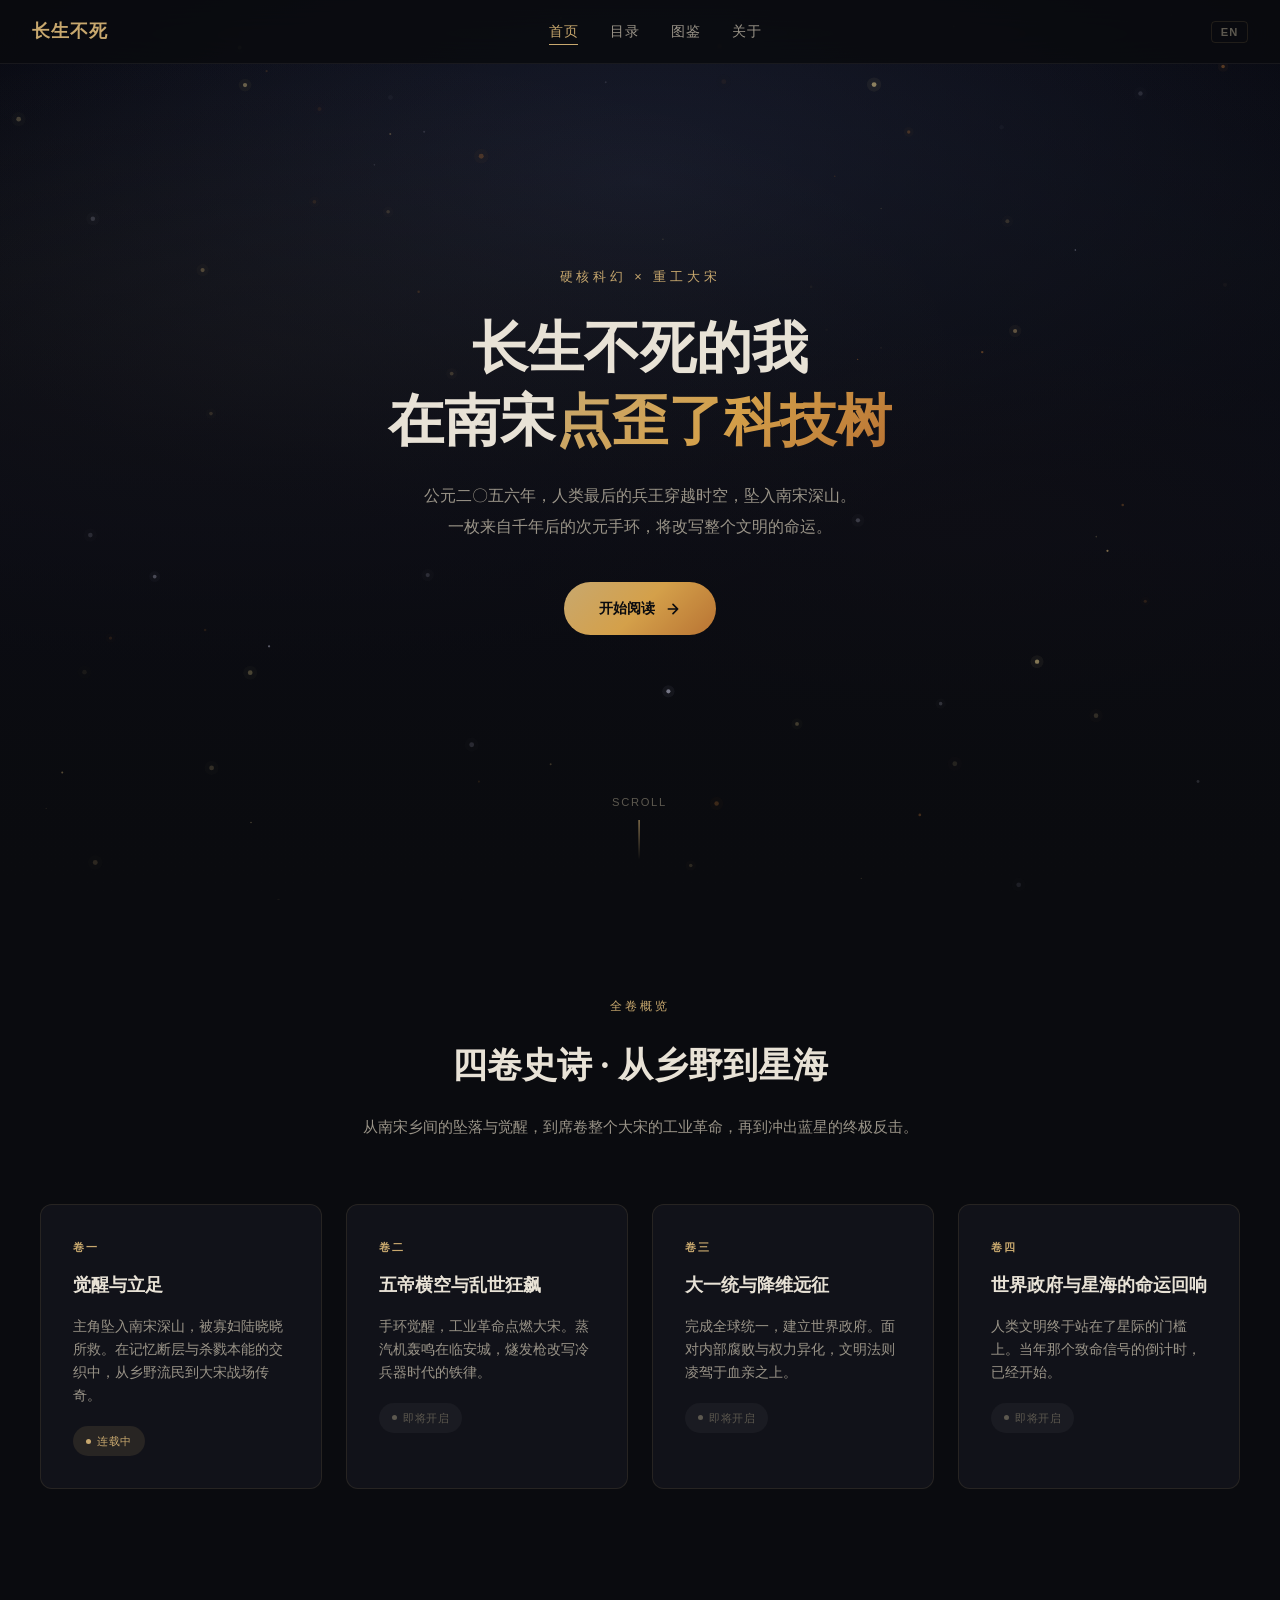
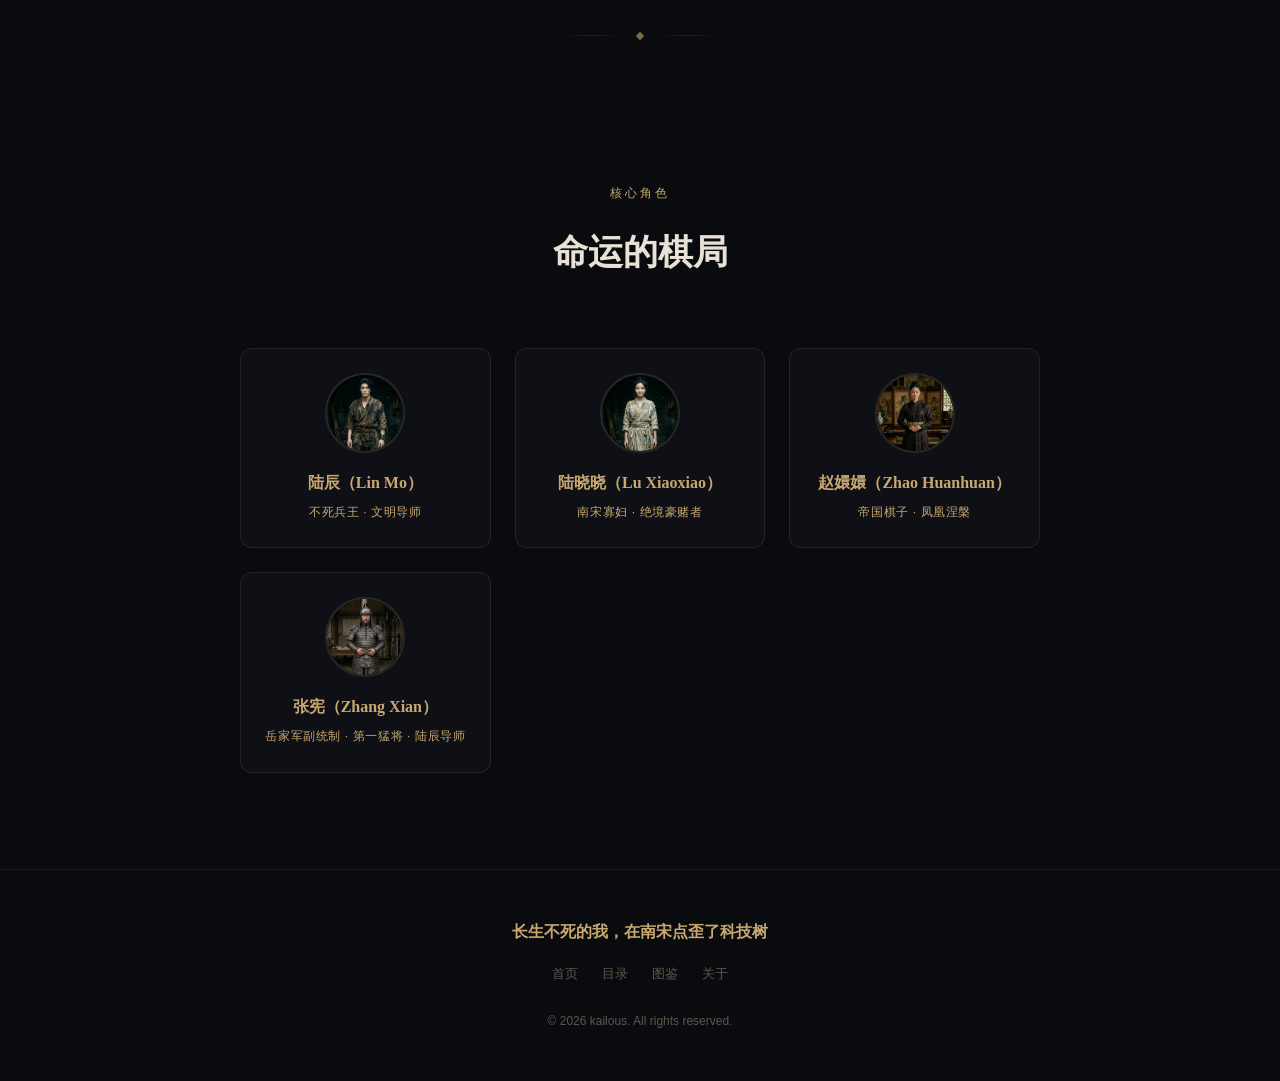
==== commit 352468d7: "Componentize static page metadata" ====
--- a/docs/index.html
+++ b/docs/index.html
@@ -5,6 +5,10 @@
   <meta charset="UTF-8">
   <meta name="viewport" content="width=device-width, initial-scale=1.0">
   <title>长生不死的我，在南宋点歪了科技树 — 官方小说站</title>
+  <!-- SITE_META_START -->
+  <meta name="description" content="公元2056年，人类最后的兵王穿越时空，坠入南宋深山。一枚来自千年后的次元手环，将改写整个文明的命运。硬核科幻×重工大宋，在线阅读。">
+  <meta name="keywords" content="小说,科幻,穿越,南宋,长生不死,在线阅读,硬核科幻">
+  <meta name="author" content="kailous">
   <link rel="icon" href="icon.png">
   <link rel="apple-touch-icon" href="icons/apple-touch-icon.png">
   <link rel="manifest" href="site.webmanifest">
@@ -12,9 +16,6 @@
   <meta name="apple-mobile-web-app-title" content="长生不死">
   <meta name="apple-mobile-web-app-capable" content="yes">
   <meta name="apple-mobile-web-app-status-bar-style" content="black-translucent">
-  <meta name="description" content="公元2056年，人类最后的兵王穿越时空，坠入南宋深山。一枚来自千年后的次元手环，将改写整个文明的命运。硬核科幻×重工大宋，在线阅读。">
-  <meta name="keywords" content="小说,科幻,穿越,南宋,长生不死,在线阅读,硬核科幻">
-  <meta name="author" content="kailous">
   <meta property="og:title" content="长生不死的我，在南宋点歪了科技树">
   <meta property="og:description" content="人类最后的兵王穿越时空，坠入南宋。硬核科幻×重工大宋。">
   <meta property="og:type" content="website">
@@ -24,8 +25,10 @@
   <meta property="og:url" content="https://kailous.github.io/immortal-song-novel/">
   <meta name="twitter:card" content="summary_large_image">
   <meta name="twitter:title" content="长生不死的我，在南宋点歪了科技树">
-  <meta name="twitter:description" content="硬核科幻×重工大宋，在线阅读。">
+  <meta name="twitter:description" content="人类最后的兵王穿越时空，坠入南宋。硬核科幻×重工大宋。">
   <meta name="twitter:image" content="https://kailous.github.io/immortal-song-novel/images/og-cover.jpg">
+  <!-- SITE_META_END -->
+
   <link rel="stylesheet" href="css/style.css">
 </head>
 
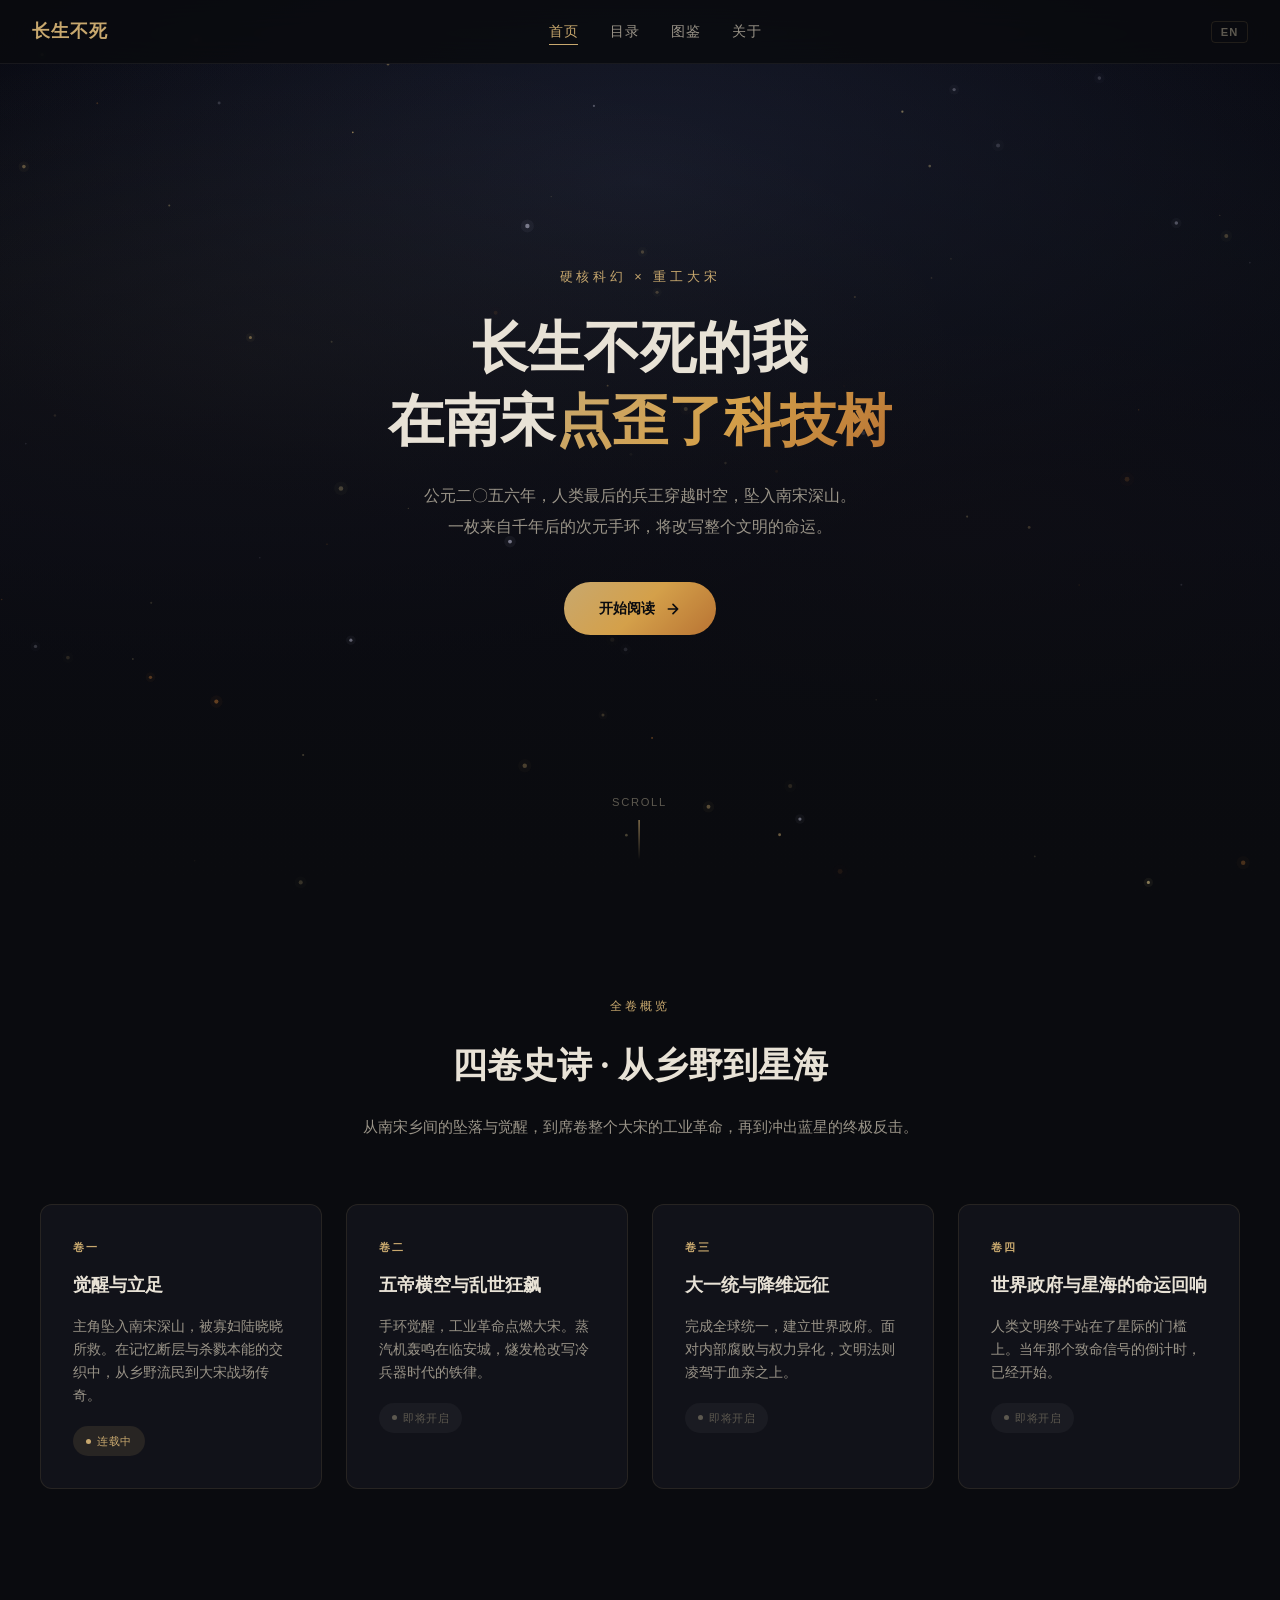
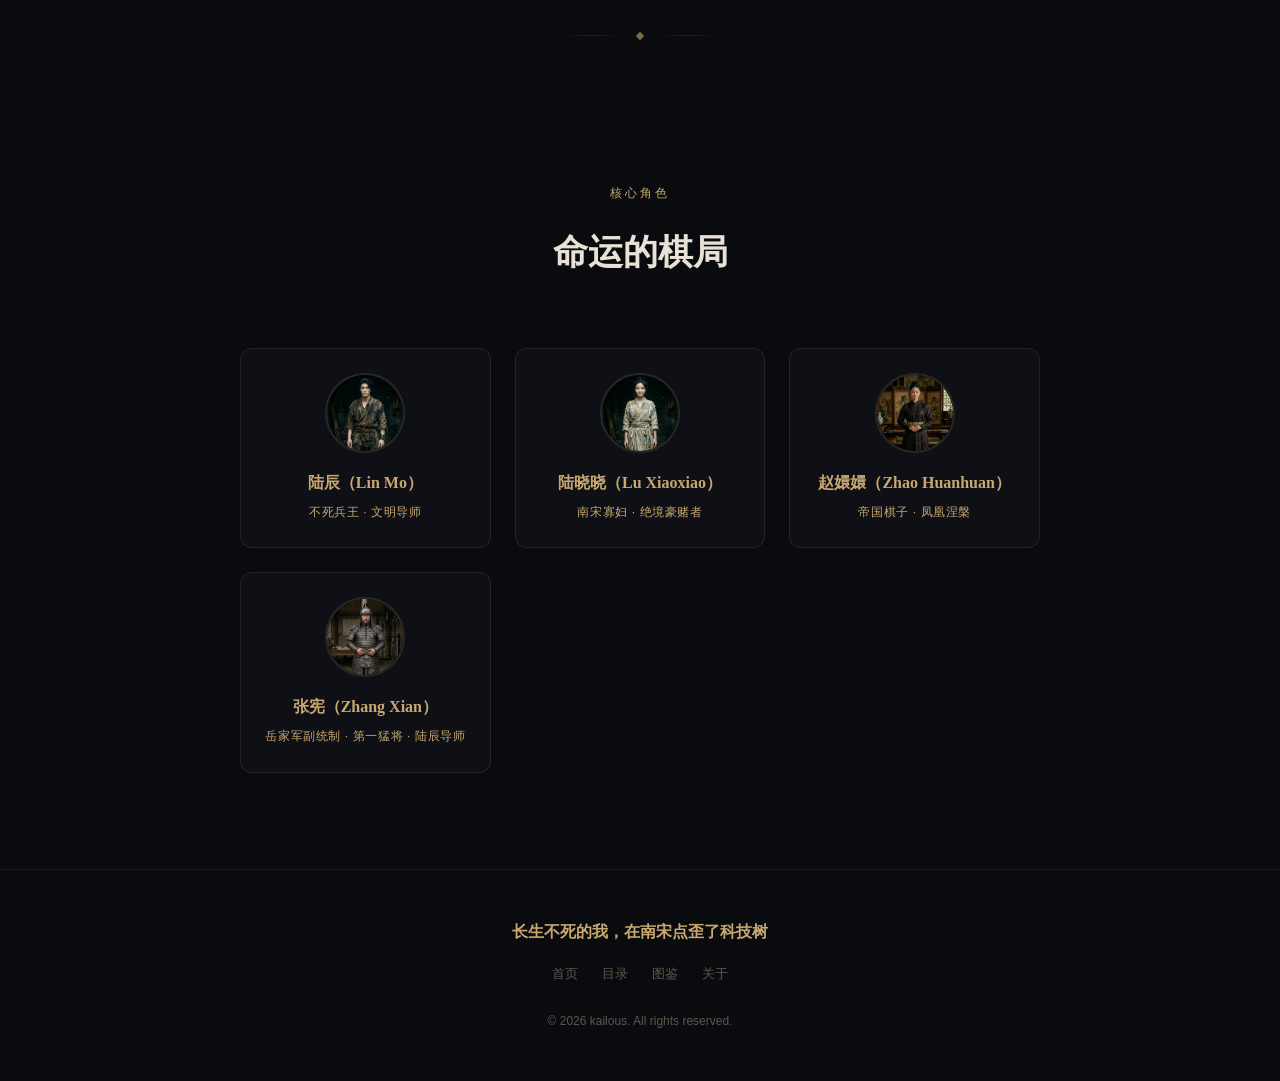
==== commit 94cc0c72: "Use custom domain for social metadata" ====
--- a/docs/index.html
+++ b/docs/index.html
@@ -12,6 +12,7 @@
   <link rel="icon" href="icon.png">
   <link rel="apple-touch-icon" href="icons/apple-touch-icon.png">
   <link rel="manifest" href="site.webmanifest">
+  <link rel="canonical" href="https://immortal-song.rainforest.org.cn/">
   <meta name="theme-color" content="#0a0b0f">
   <meta name="apple-mobile-web-app-title" content="长生不死">
   <meta name="apple-mobile-web-app-capable" content="yes">
@@ -19,15 +20,19 @@
   <meta property="og:title" content="长生不死的我，在南宋点歪了科技树">
   <meta property="og:description" content="人类最后的兵王穿越时空，坠入南宋。硬核科幻×重工大宋。">
   <meta property="og:type" content="website">
-  <meta property="og:image" content="https://kailous.github.io/immortal-song-novel/images/og-cover.jpg">
+  <meta property="og:site_name" content="长生不死">
+  <meta property="og:image" content="https://immortal-song.rainforest.org.cn/images/og-cover.jpg">
   <meta property="og:image:width" content="1200">
   <meta property="og:image:height" content="630">
-  <meta property="og:url" content="https://kailous.github.io/immortal-song-novel/">
+  <meta property="og:url" content="https://immortal-song.rainforest.org.cn/">
   <meta name="twitter:card" content="summary_large_image">
   <meta name="twitter:title" content="长生不死的我，在南宋点歪了科技树">
   <meta name="twitter:description" content="人类最后的兵王穿越时空，坠入南宋。硬核科幻×重工大宋。">
-  <meta name="twitter:image" content="https://kailous.github.io/immortal-song-novel/images/og-cover.jpg">
+  <meta name="twitter:image" content="https://immortal-song.rainforest.org.cn/images/og-cover.jpg">
+  <meta name="twitter:image:alt" content="长生不死的我，在南宋点歪了科技树 分享封面">
   <!-- SITE_META_END -->
+  
+  
 
   <link rel="stylesheet" href="css/style.css">
 </head>
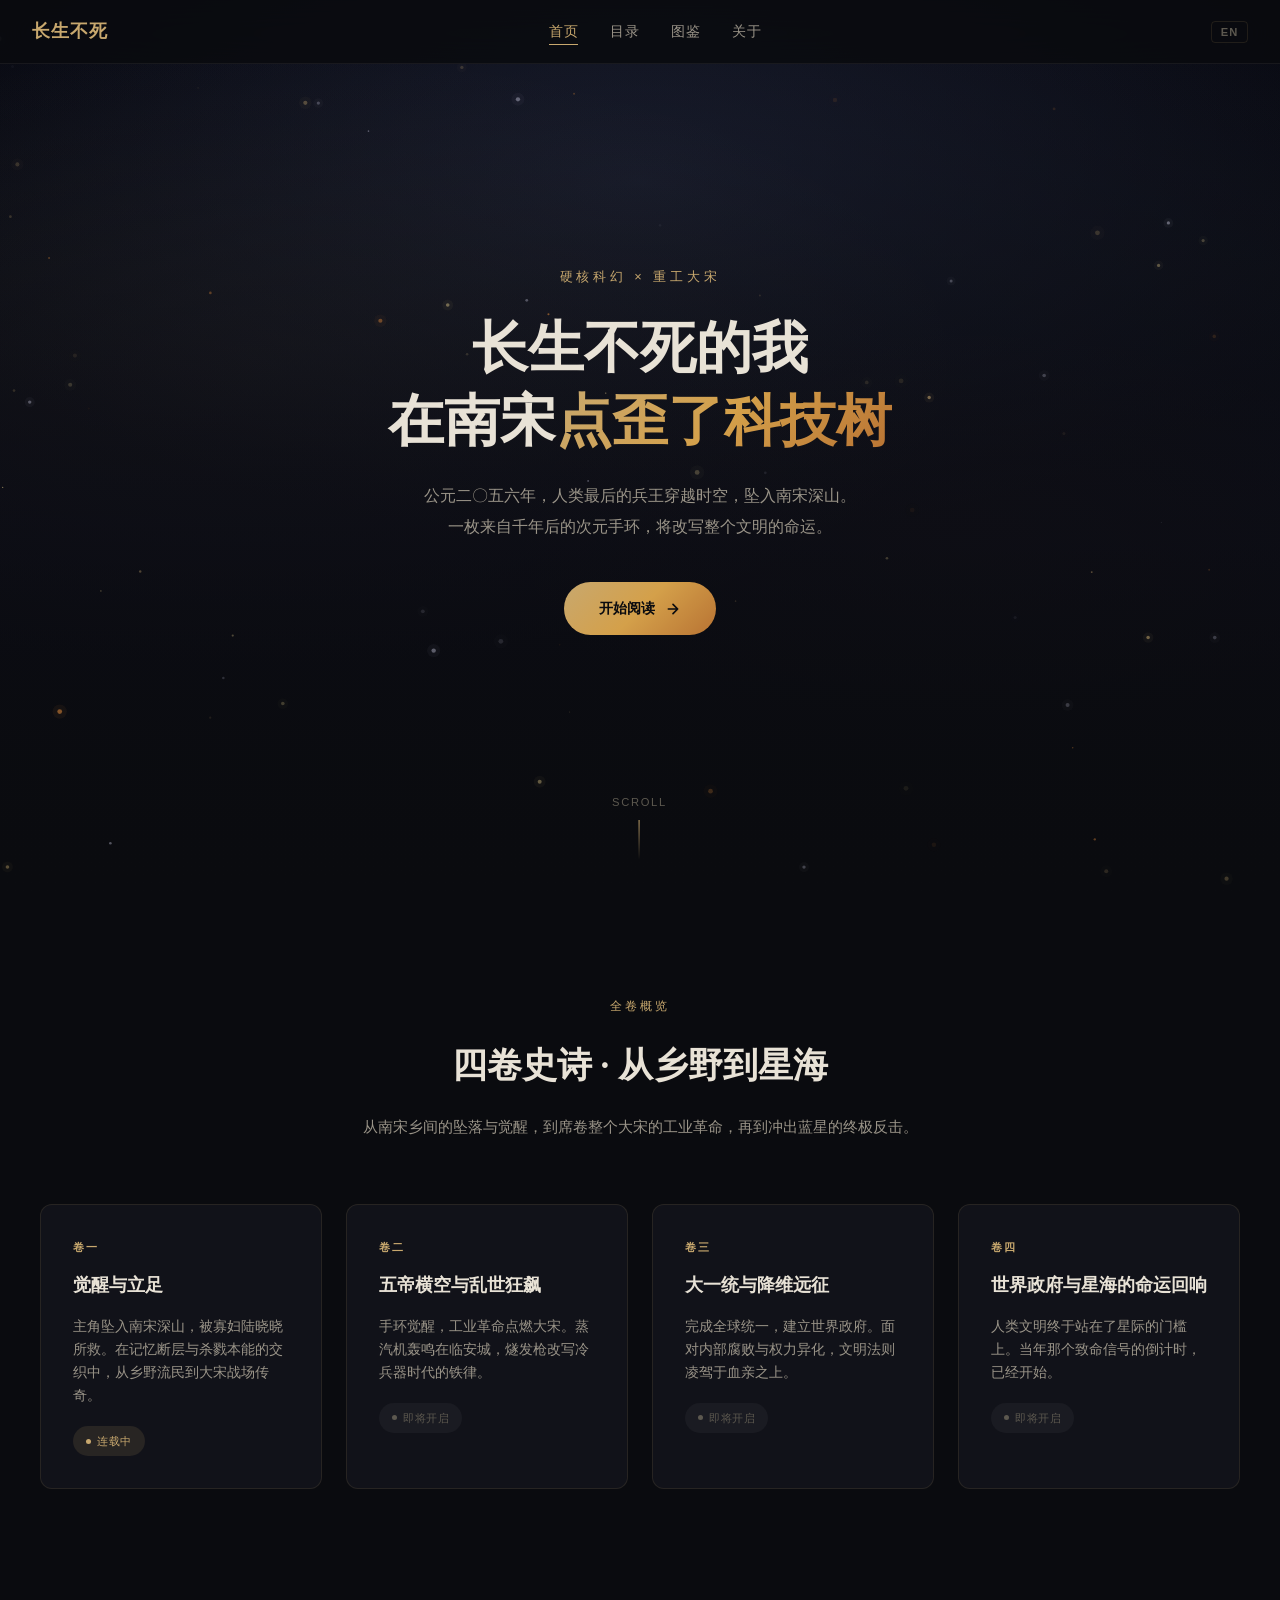
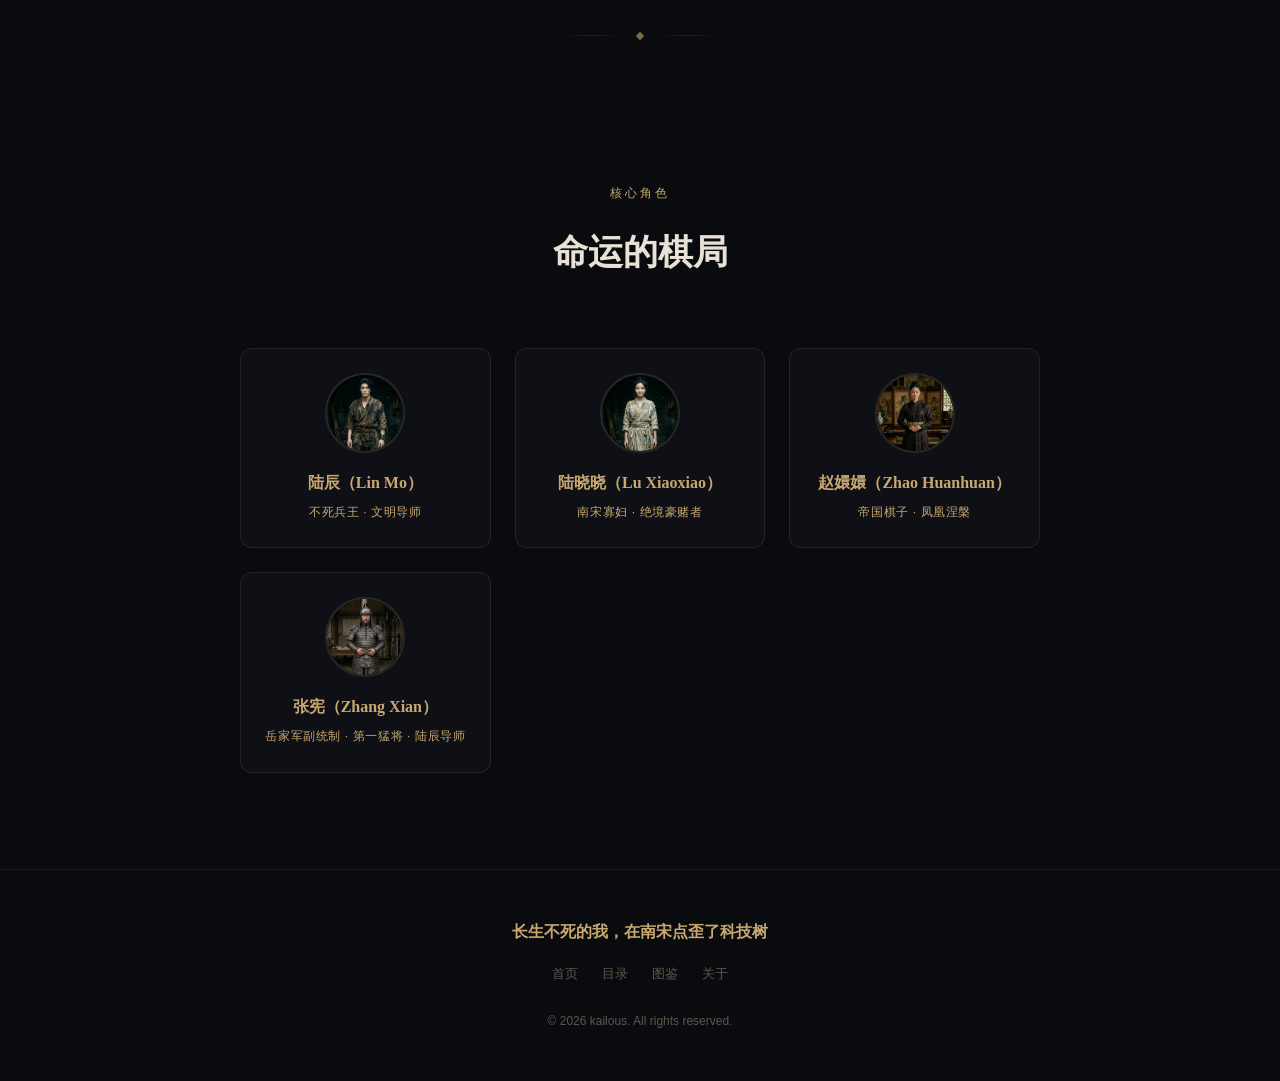
==== commit 39b5a94d: "Reorganize site image assets" ====
--- a/docs/index.html
+++ b/docs/index.html
@@ -21,16 +21,17 @@
   <meta property="og:description" content="人类最后的兵王穿越时空，坠入南宋。硬核科幻×重工大宋。">
   <meta property="og:type" content="website">
   <meta property="og:site_name" content="长生不死">
-  <meta property="og:image" content="https://immortal-song.rainforest.org.cn/images/og-cover.jpg">
+  <meta property="og:image" content="https://immortal-song.rainforest.org.cn/images/branding/og-cover.jpg">
   <meta property="og:image:width" content="1200">
   <meta property="og:image:height" content="630">
   <meta property="og:url" content="https://immortal-song.rainforest.org.cn/">
   <meta name="twitter:card" content="summary_large_image">
   <meta name="twitter:title" content="长生不死的我，在南宋点歪了科技树">
   <meta name="twitter:description" content="人类最后的兵王穿越时空，坠入南宋。硬核科幻×重工大宋。">
-  <meta name="twitter:image" content="https://immortal-song.rainforest.org.cn/images/og-cover.jpg">
+  <meta name="twitter:image" content="https://immortal-song.rainforest.org.cn/images/branding/og-cover.jpg">
   <meta name="twitter:image:alt" content="长生不死的我，在南宋点歪了科技树 分享封面">
   <!-- SITE_META_END -->
+  
   
   
 
@@ -144,22 +145,22 @@
 
     <div class="characters-preview reveal">
       <a href="characters.html" class="char-preview-card">
-        <img class="char-avatar" src="images/陆辰.webp" alt="陆辰">
+        <img class="char-avatar" src="images/characters/陆辰.webp" alt="陆辰">
         <h4>陆辰（Lin Mo）</h4>
         <p class="char-role" data-i18n="char.luchen.role">不死兵王 · 文明导师</p>
       </a>
       <a href="characters.html" class="char-preview-card">
-        <img class="char-avatar" src="images/陆晓晓.webp" alt="陆晓晓">
+        <img class="char-avatar" src="images/characters/陆晓晓.webp" alt="陆晓晓">
         <h4>陆晓晓（Lu Xiaoxiao）</h4>
         <p class="char-role" data-i18n="char.xiaoxiao.role">南宋寡妇 · 绝境豪赌者</p>
       </a>
       <a href="characters.html" class="char-preview-card">
-        <img class="char-avatar" src="images/赵嬛嬛.webp" alt="赵嬛嬛">
+        <img class="char-avatar" src="images/characters/赵嬛嬛.webp" alt="赵嬛嬛">
         <h4>赵嬛嬛（Zhao Huanhuan）</h4>
         <p class="char-role" data-i18n="char.zhaohuan.role">帝国棋子 · 凤凰涅槃</p>
       </a>
       <a href="characters.html" class="char-preview-card">
-        <img class="char-avatar" src="images/张宪.webp" alt="张宪">
+        <img class="char-avatar" src="images/characters/张宪.webp" alt="张宪">
         <h4>张宪（Zhang Xian）</h4>
         <p class="char-role" data-i18n="char.zhangxian.role">岳家军副统制 · 第一猛将 · 陆辰导师</p>
       </a>
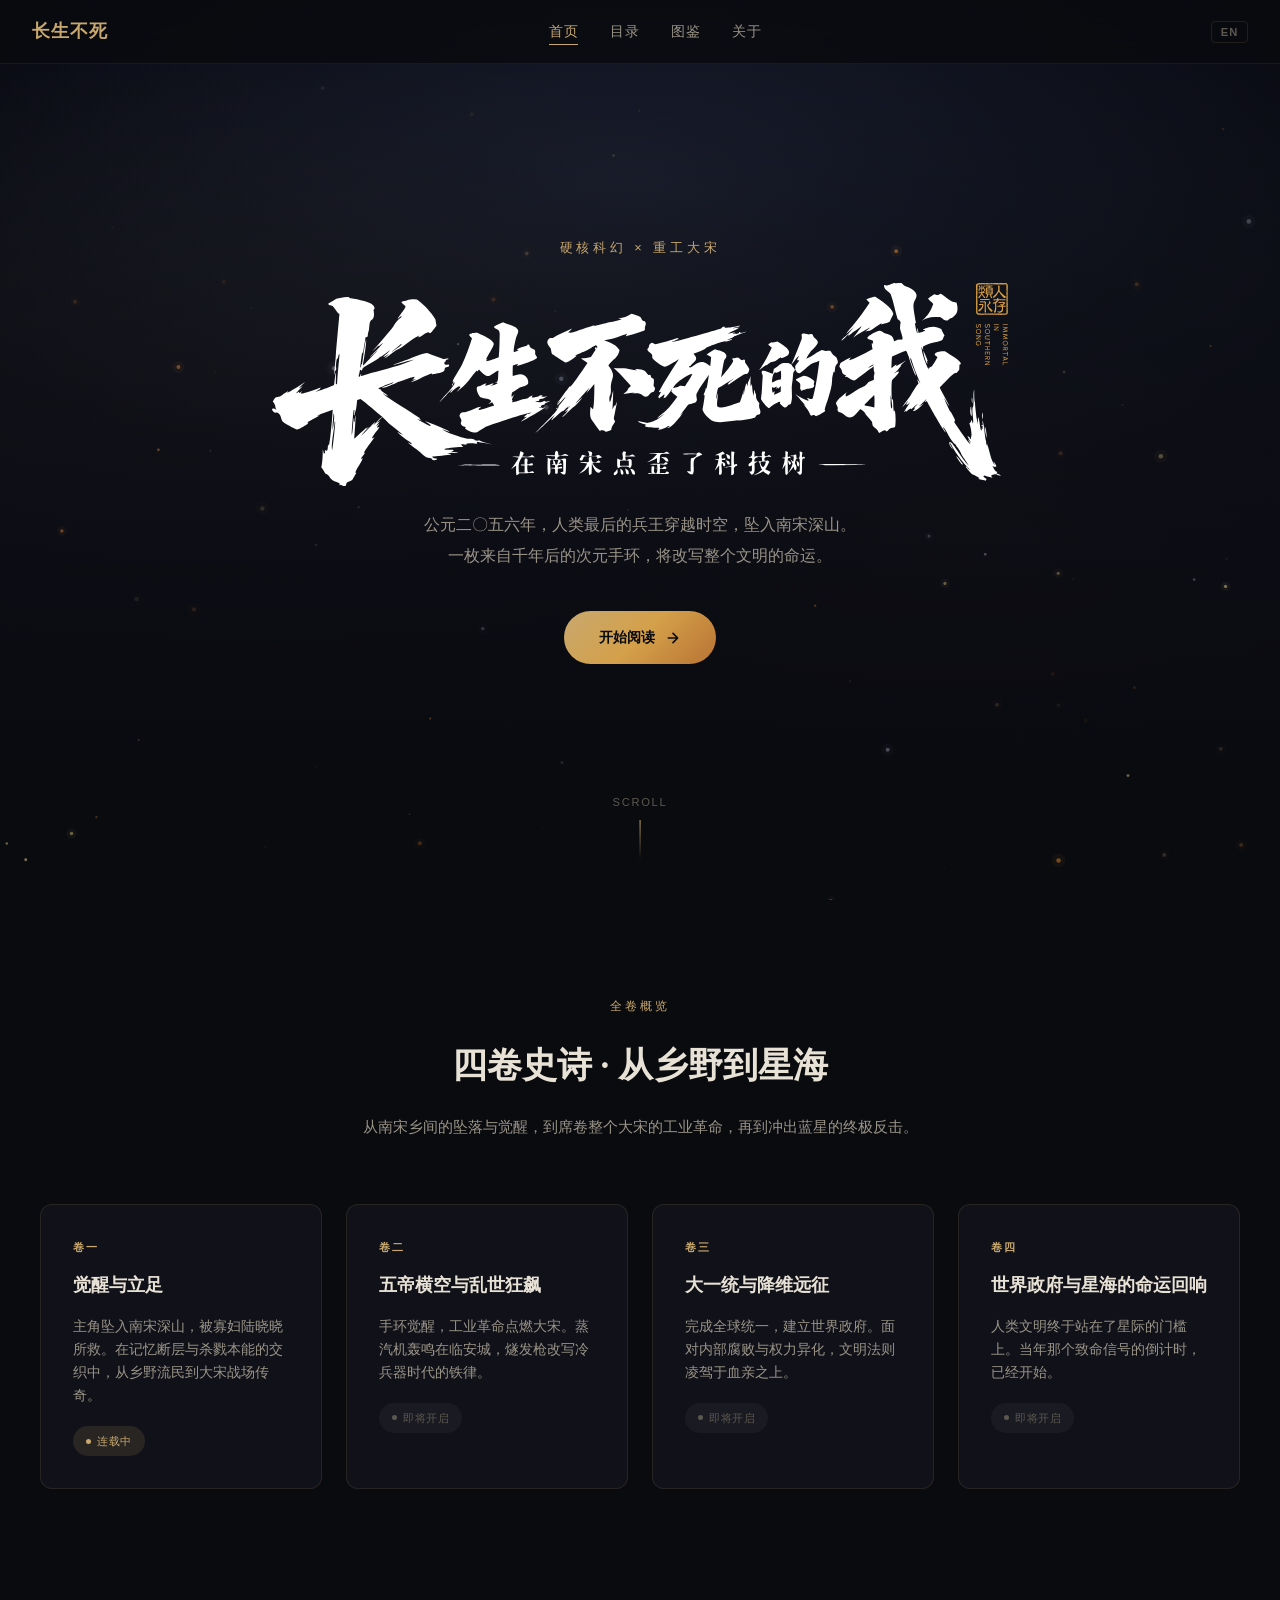
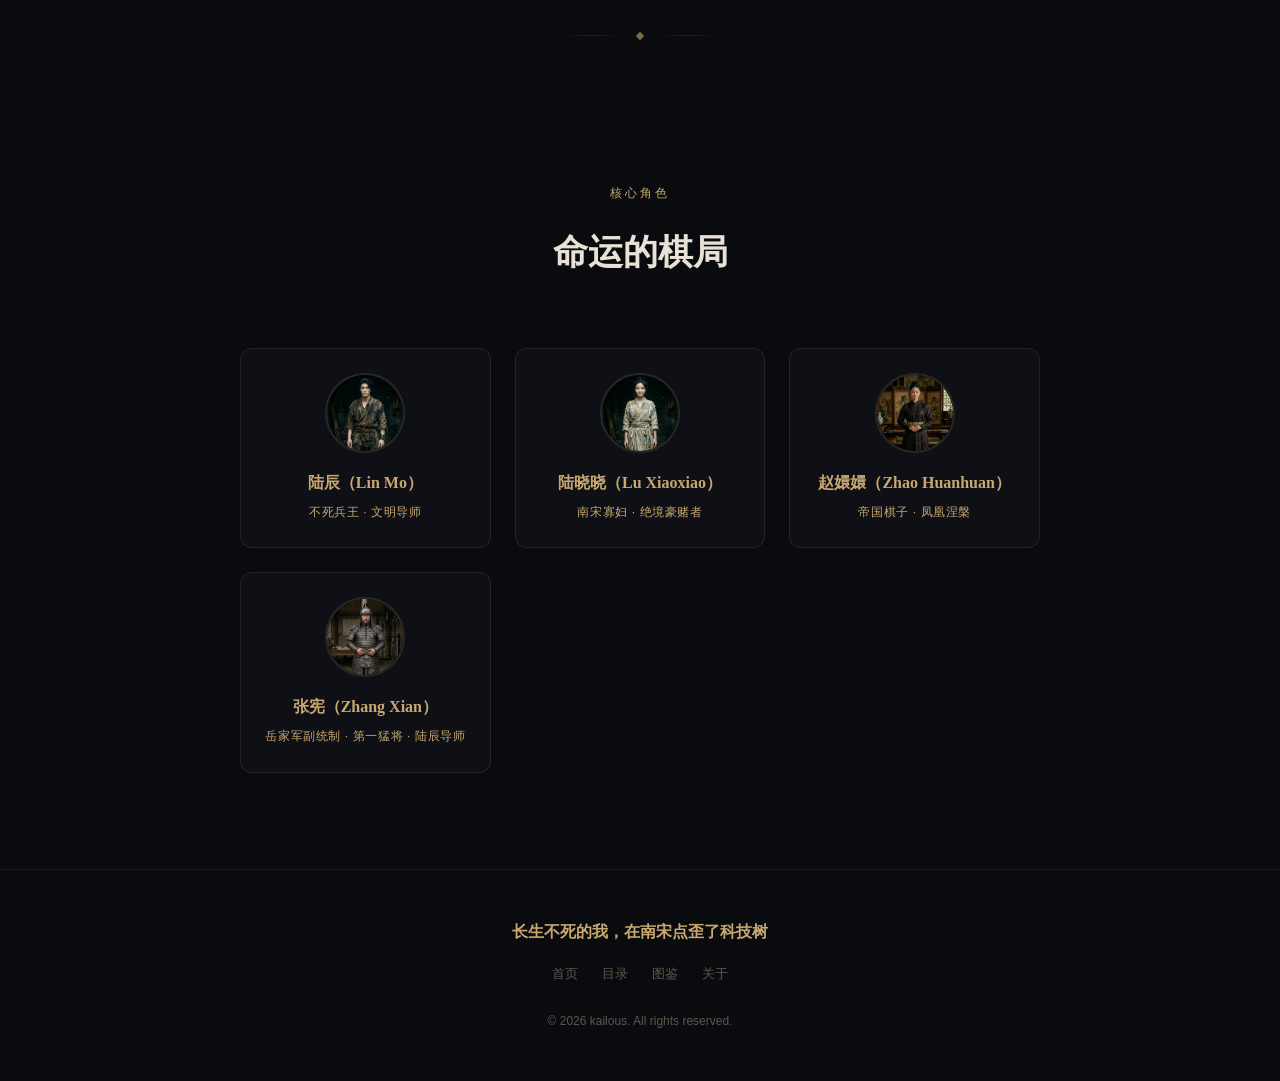
==== commit c8e59cc0: "Use SVG logo on homepage hero" ====
--- a/docs/index.html
+++ b/docs/index.html
@@ -62,9 +62,9 @@
 
     <div class="hero-content">
       <p class="hero-subtitle-top" data-i18n="hero.label">硬核科幻 × 重工大宋</p>
-      <h1 class="hero-title" data-i18n-html="hero.title">
-        长生不死的我<br>在南宋<span class="highlight">点歪了科技树</span>
-      </h1>
+      <div class="hero-logo-wrap" aria-label="长生不死的我，在南宋点歪了科技树">
+        <img class="hero-logo" src="images/VI/logo.svg" alt="长生不死的我，在南宋点歪了科技树">
+      </div>
       <p class="hero-tagline" data-i18n-html="hero.tagline">
         公元二〇五六年，人类最后的兵王穿越时空，坠入南宋深山。<br>
         一枚来自千年后的次元手环，将改写整个文明的命运。
--- a/docs/css/style.css
+++ b/docs/css/style.css
@@ -294,6 +294,20 @@
   -webkit-background-clip: text;
   -webkit-text-fill-color: transparent;
   background-clip: text;
+}
+
+.hero-logo-wrap {
+  width: min(100%, 980px);
+  margin: 0 auto 1rem;
+  opacity: 0;
+  transform: translateY(30px);
+  animation: fadeInUp 1s var(--ease-out) 0.6s forwards;
+}
+
+.hero-logo {
+  display: block;
+  width: 100%;
+  height: auto;
 }
 
 .hero-tagline {
@@ -836,6 +850,29 @@
 .reader-content strong {
   color: var(--accent-gold-light);
   font-weight: 700;
+}
+
+.reader-content .reader-figure {
+  margin: 2.25rem 0 2.5rem;
+  text-indent: 0;
+}
+
+.reader-content .reader-figure img {
+  display: block;
+  width: 100%;
+  border-radius: 14px;
+  border: 1px solid var(--border-glass);
+  box-shadow: 0 18px 40px rgba(0, 0, 0, 0.26);
+}
+
+.reader-content .reader-figure figcaption {
+  margin-top: 0.75rem;
+  text-align: center;
+  text-indent: 0;
+  font-family: var(--font-sans);
+  font-size: 0.78rem;
+  letter-spacing: 0.08em;
+  color: var(--text-muted);
 }
 
 /* Reader Navigation */
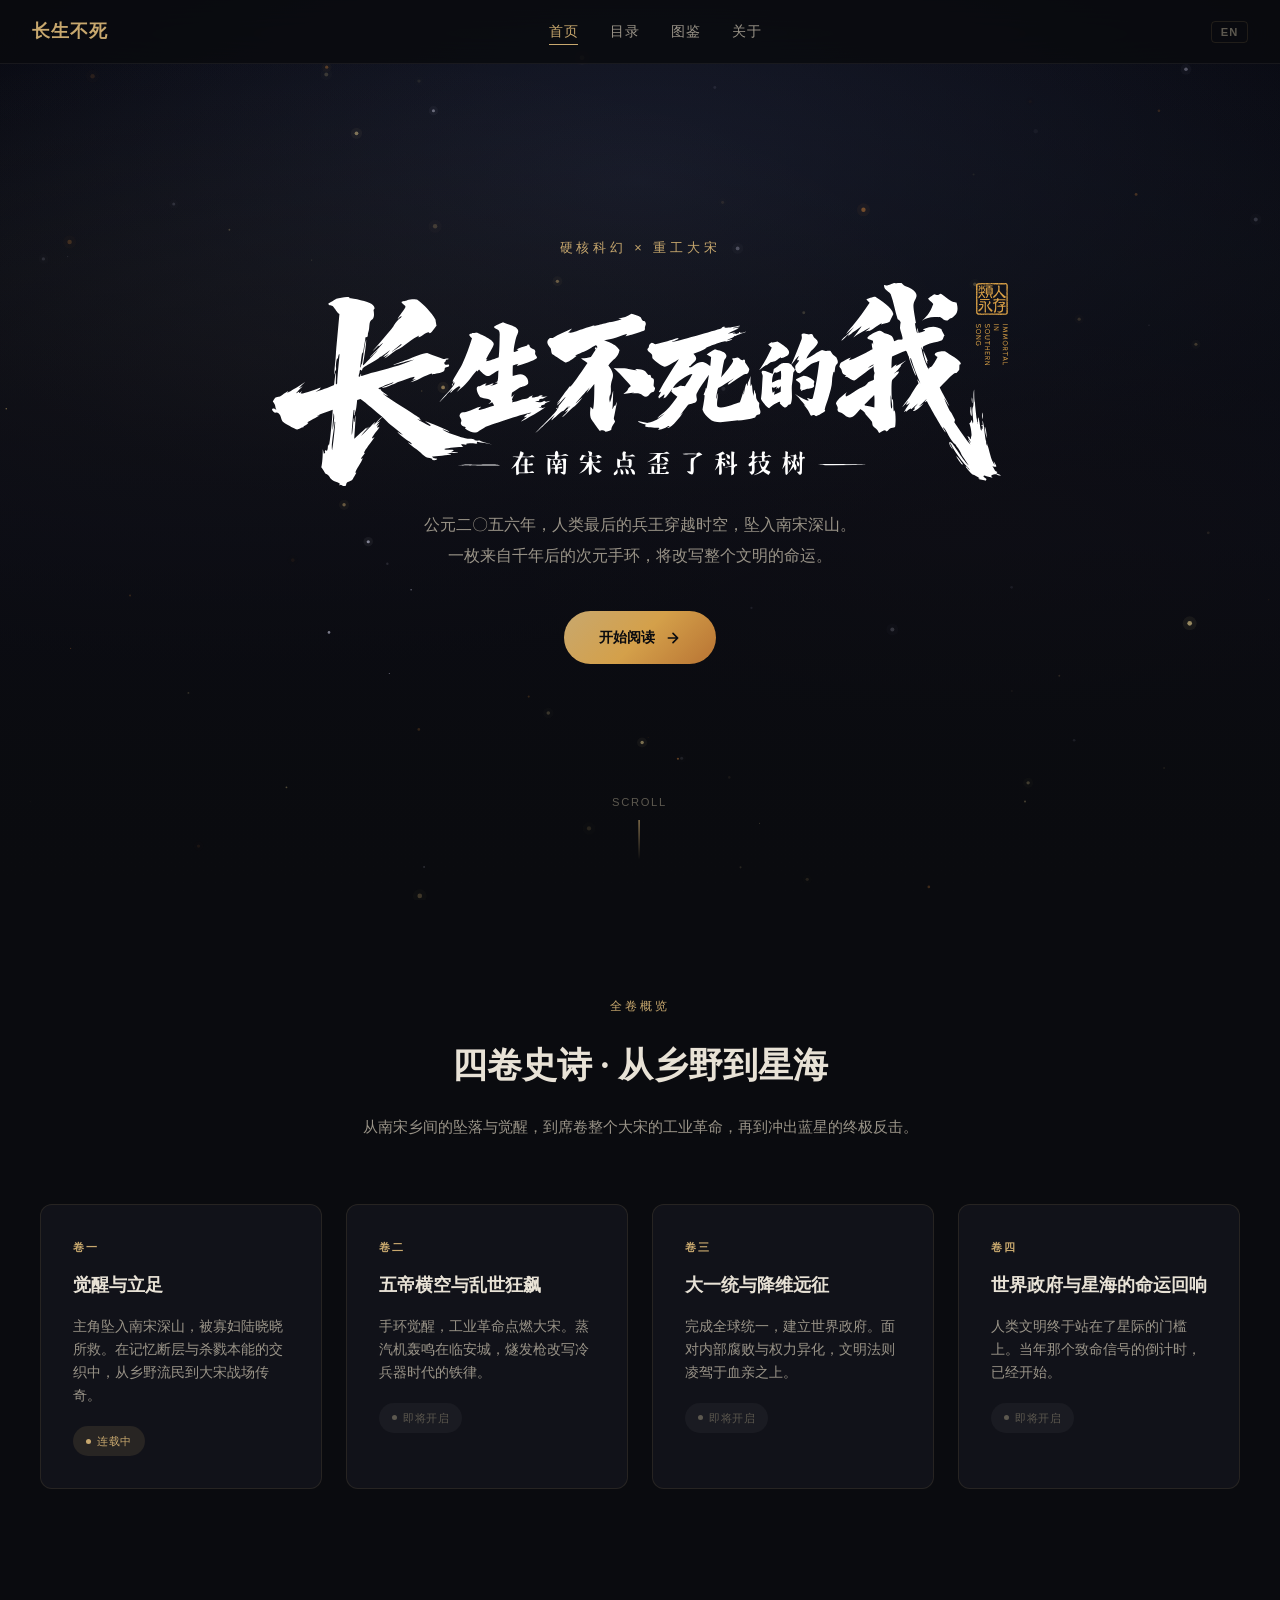
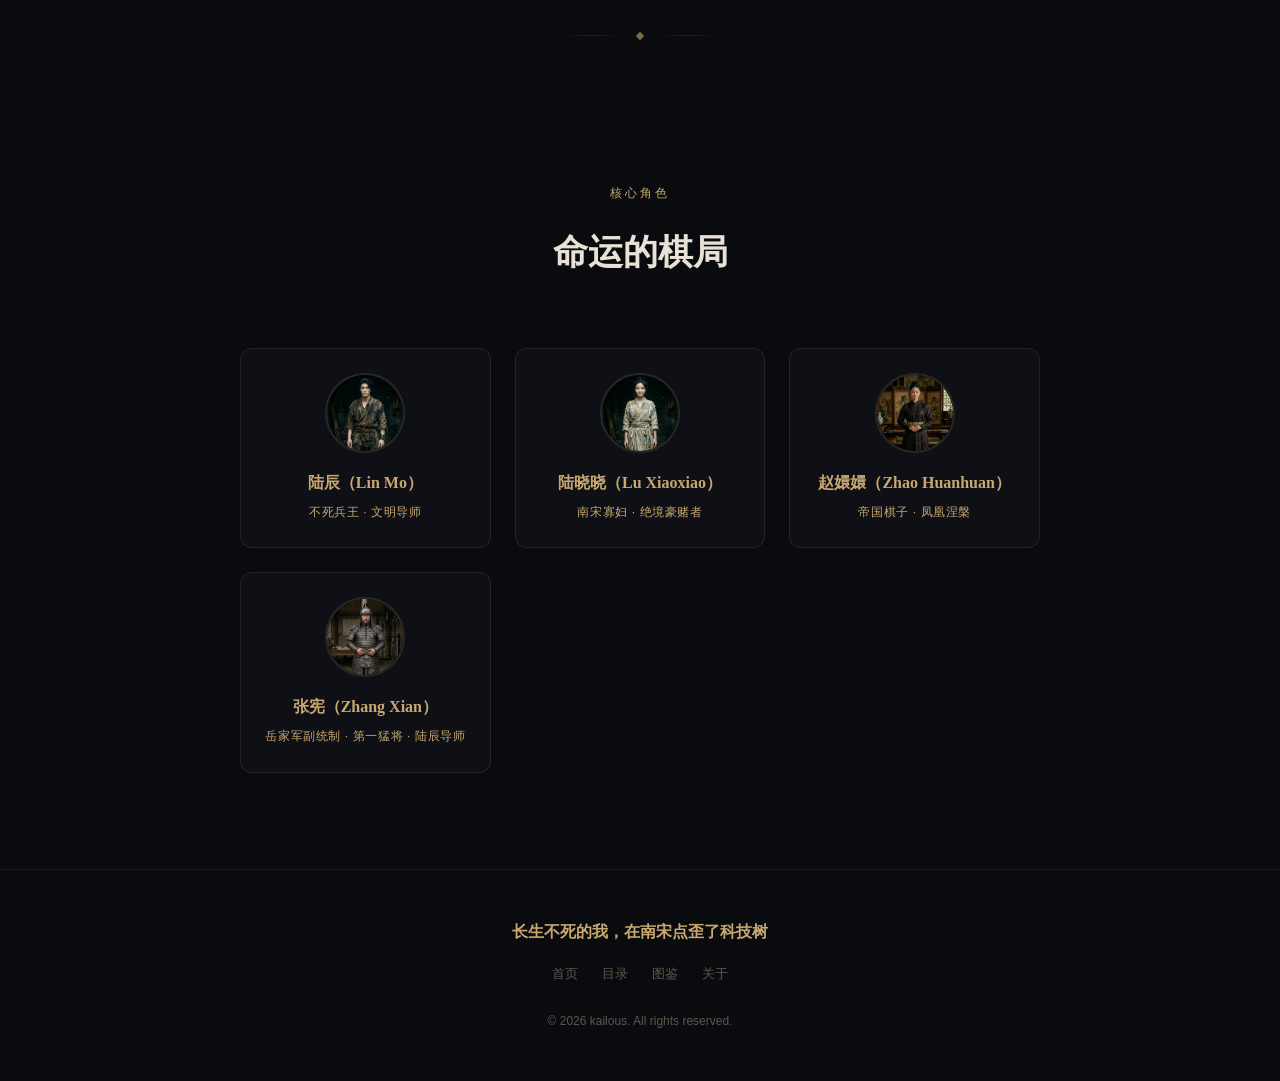
==== commit 5c0db4d8: "Install Vercel Web Analytics ## Vercel Web Analytics Implementation  Successfully installed and conf" ====
--- a/docs/index.html
+++ b/docs/index.html
@@ -182,6 +182,7 @@
   <script src="js/i18n.js"></script>
   <script src="js/particles.js"></script>
   <script src="js/main.js"></script>
+  <script defer src="https://cdn.vercel-insights.com/v1/script.js"></script>
 </body>
 
 </html>
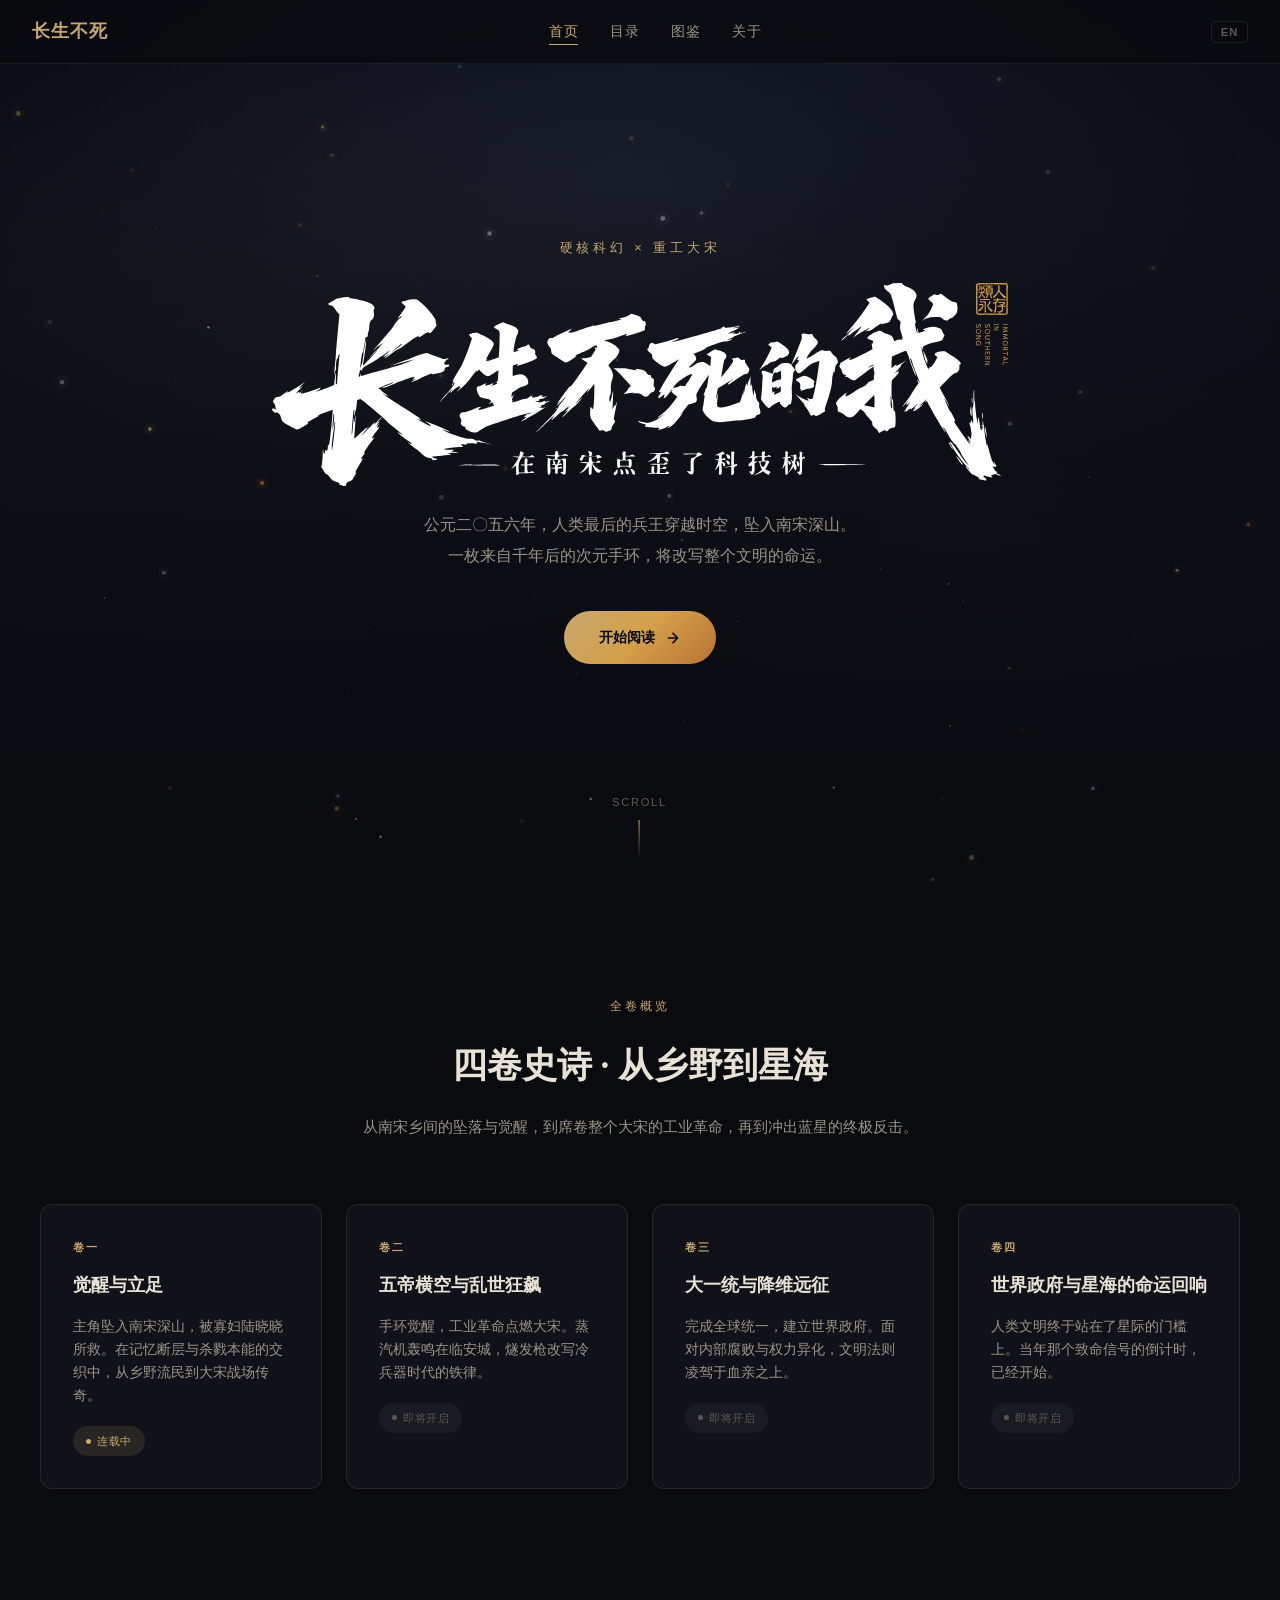
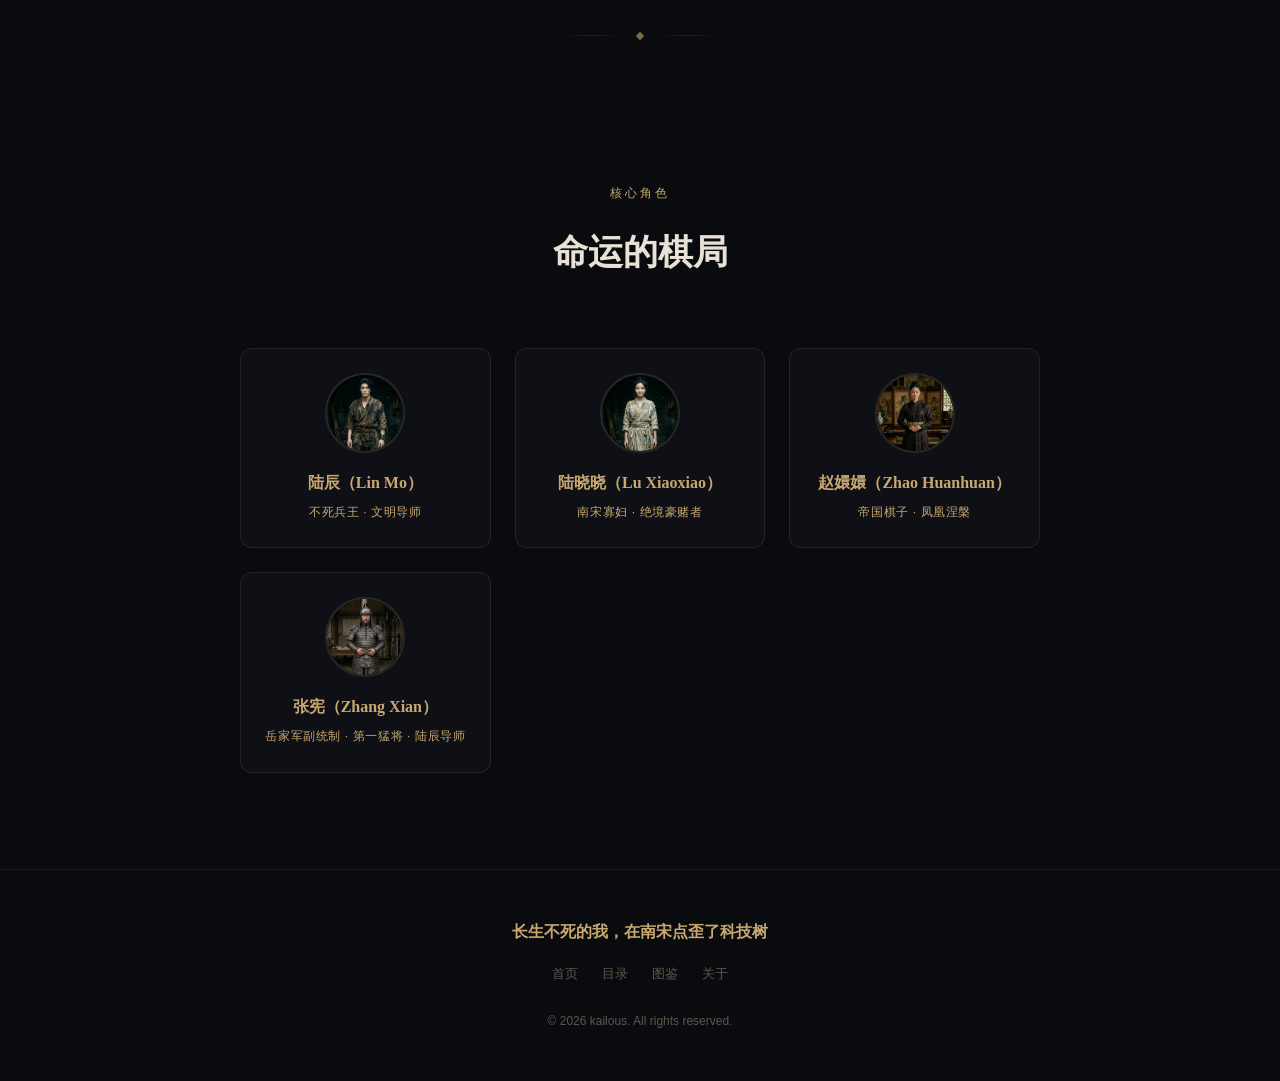
==== commit 789e2433: "Add Vercel Analytics to static pages" ====
--- a/docs/index.html
+++ b/docs/index.html
@@ -30,7 +30,13 @@
   <meta name="twitter:description" content="人类最后的兵王穿越时空，坠入南宋。硬核科幻×重工大宋。">
   <meta name="twitter:image" content="https://immortal-song.rainforest.org.cn/images/branding/og-cover.jpg">
   <meta name="twitter:image:alt" content="长生不死的我，在南宋点歪了科技树 分享封面">
+  <script>
+    window.va = window.va || function () { (window.vaq = window.vaq || []).push(arguments); };
+  </script>
+  <script defer src="/_vercel/insights/script.js"></script>
   <!-- SITE_META_END -->
+  
+  
   
   
   
@@ -182,7 +188,6 @@
   <script src="js/i18n.js"></script>
   <script src="js/particles.js"></script>
   <script src="js/main.js"></script>
-  <script defer src="https://cdn.vercel-insights.com/v1/script.js"></script>
 </body>
 
 </html>
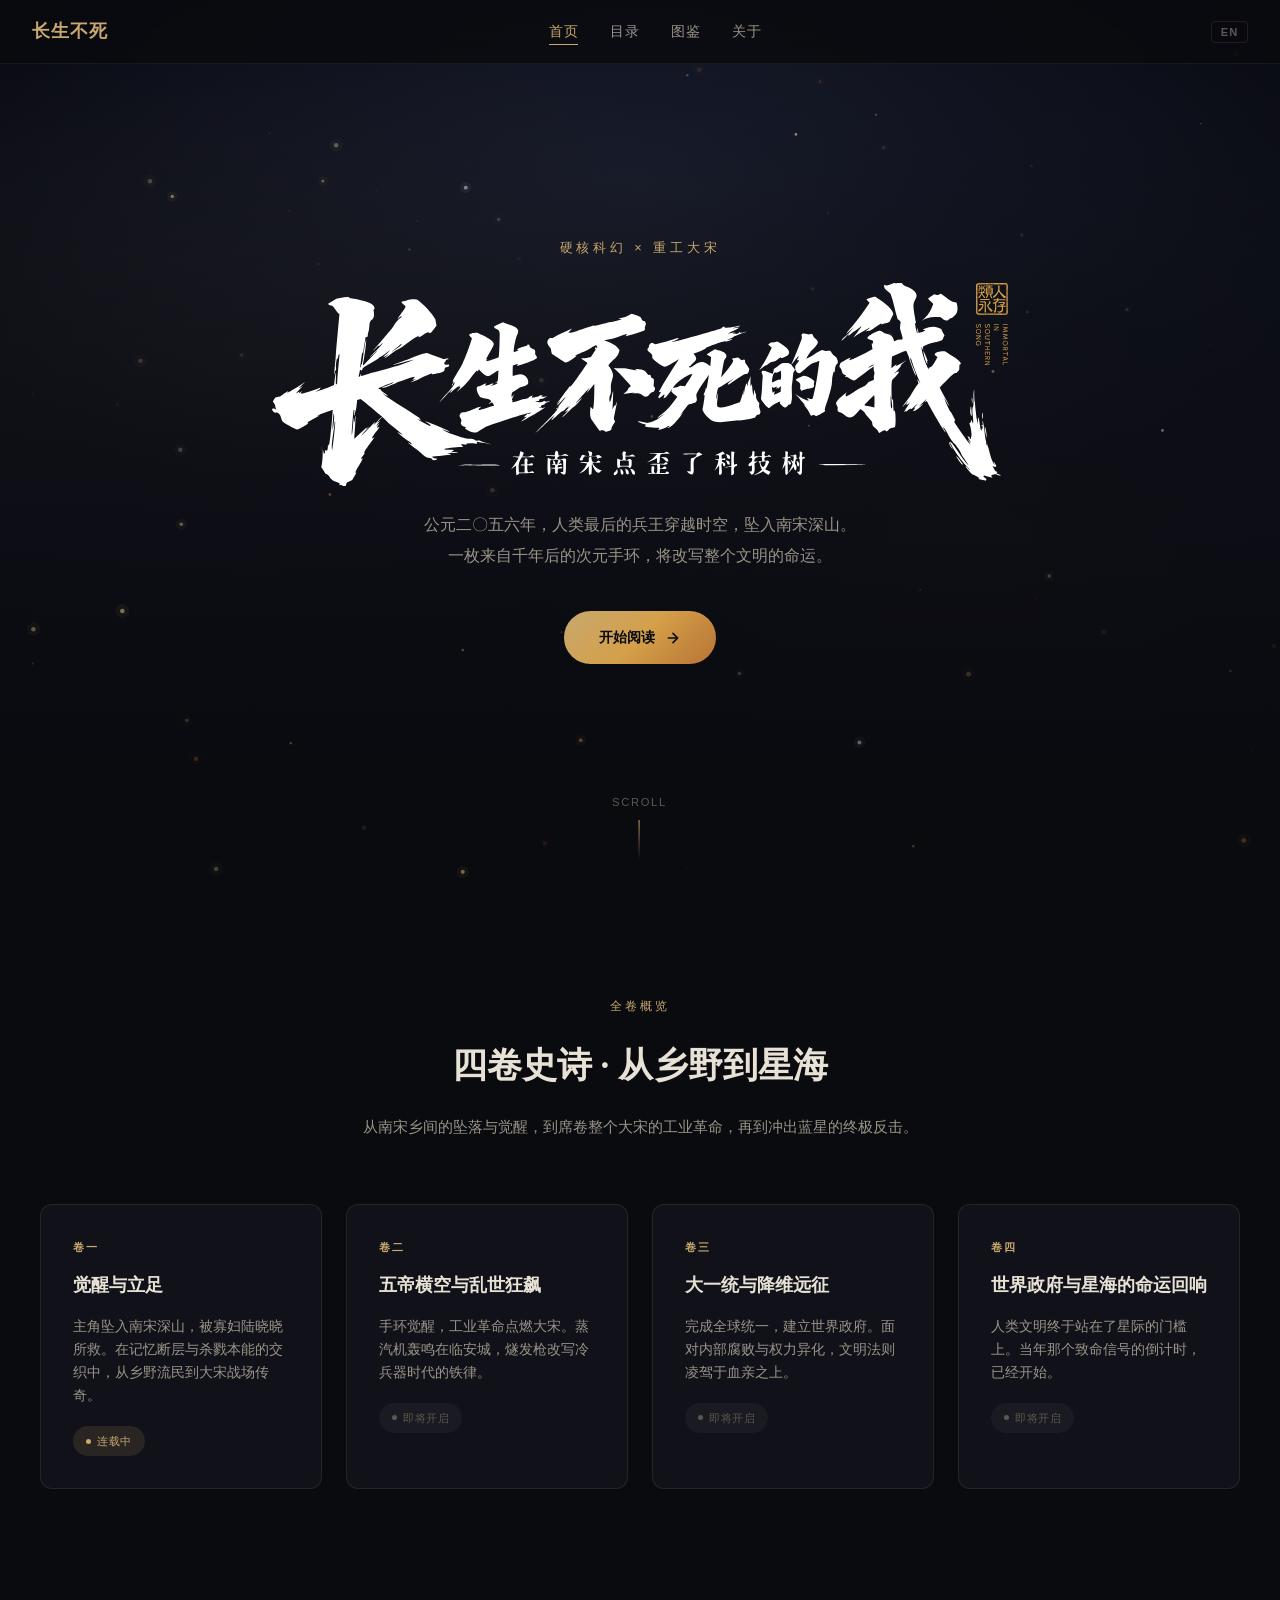
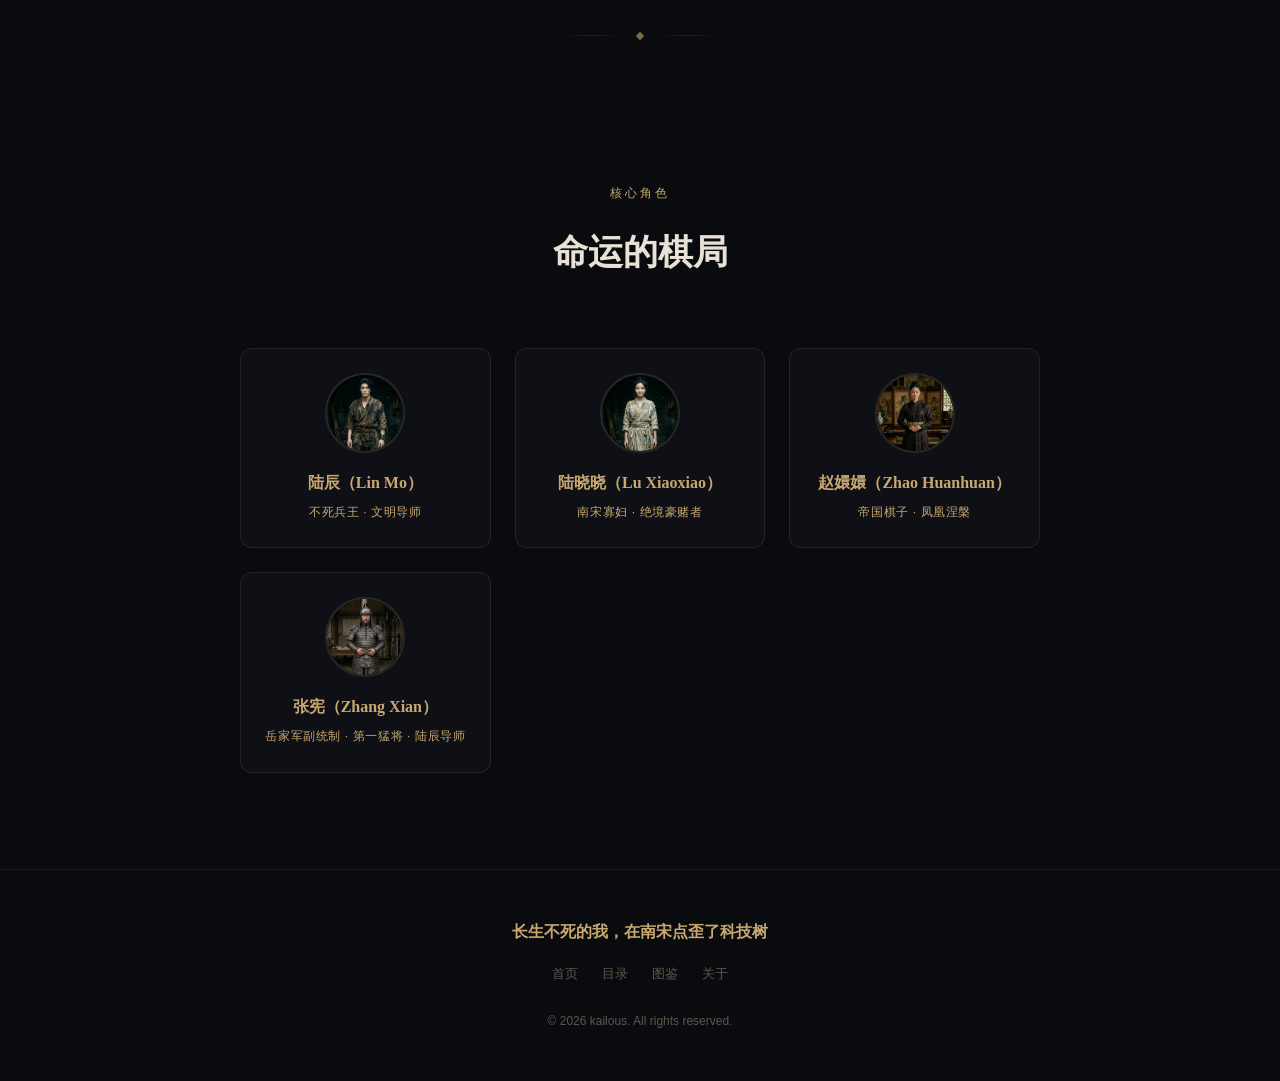
==== commit 234ec66f: "Install and Configure Vercel Web Analytics # Vercel Web Analytics and Speed Insights Installation  S" ====
--- a/docs/index.html
+++ b/docs/index.html
@@ -34,6 +34,10 @@
     window.va = window.va || function () { (window.vaq = window.vaq || []).push(arguments); };
   </script>
   <script defer src="/_vercel/insights/script.js"></script>
+  <script>
+    window.si = window.si || function () { (window.siq = window.siq || []).push(arguments); };
+  </script>
+  <script defer src="/_vercel/speed-insights/script.js"></script>
   <!-- SITE_META_END -->
   
   
